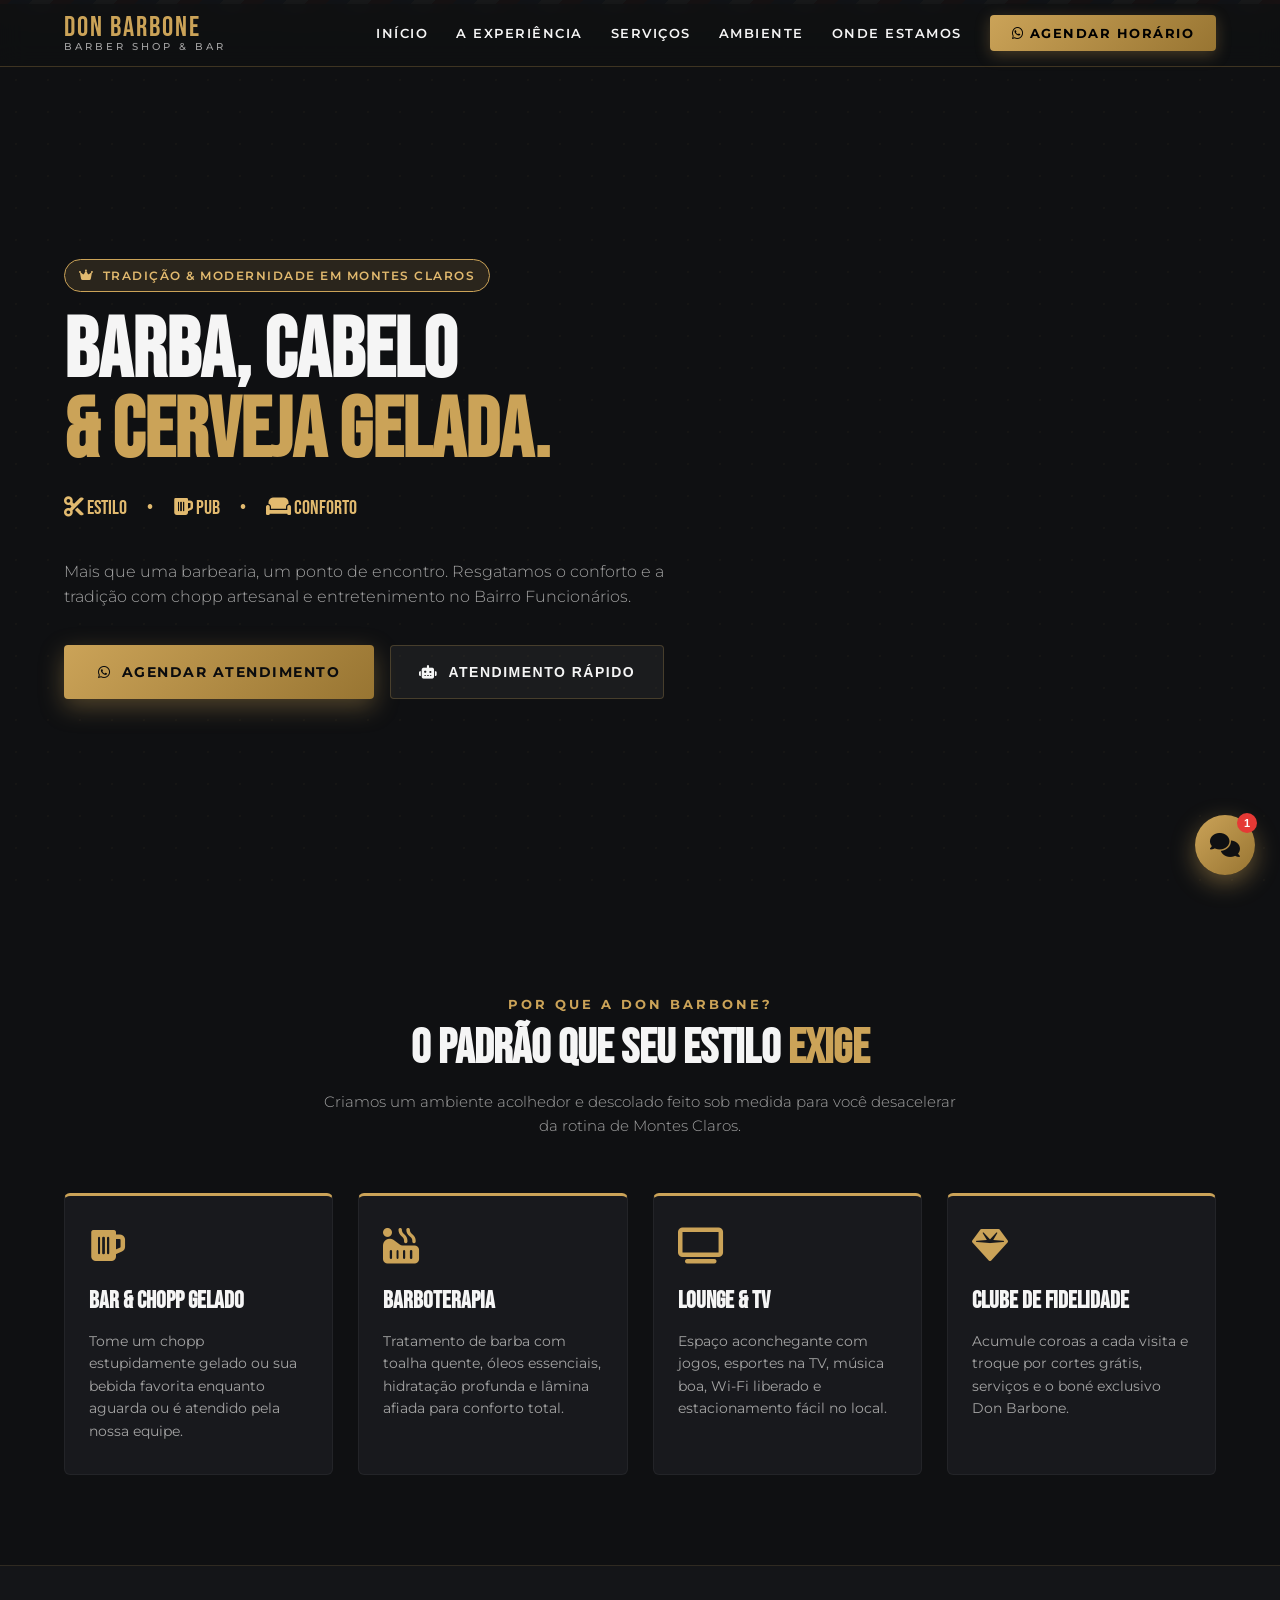
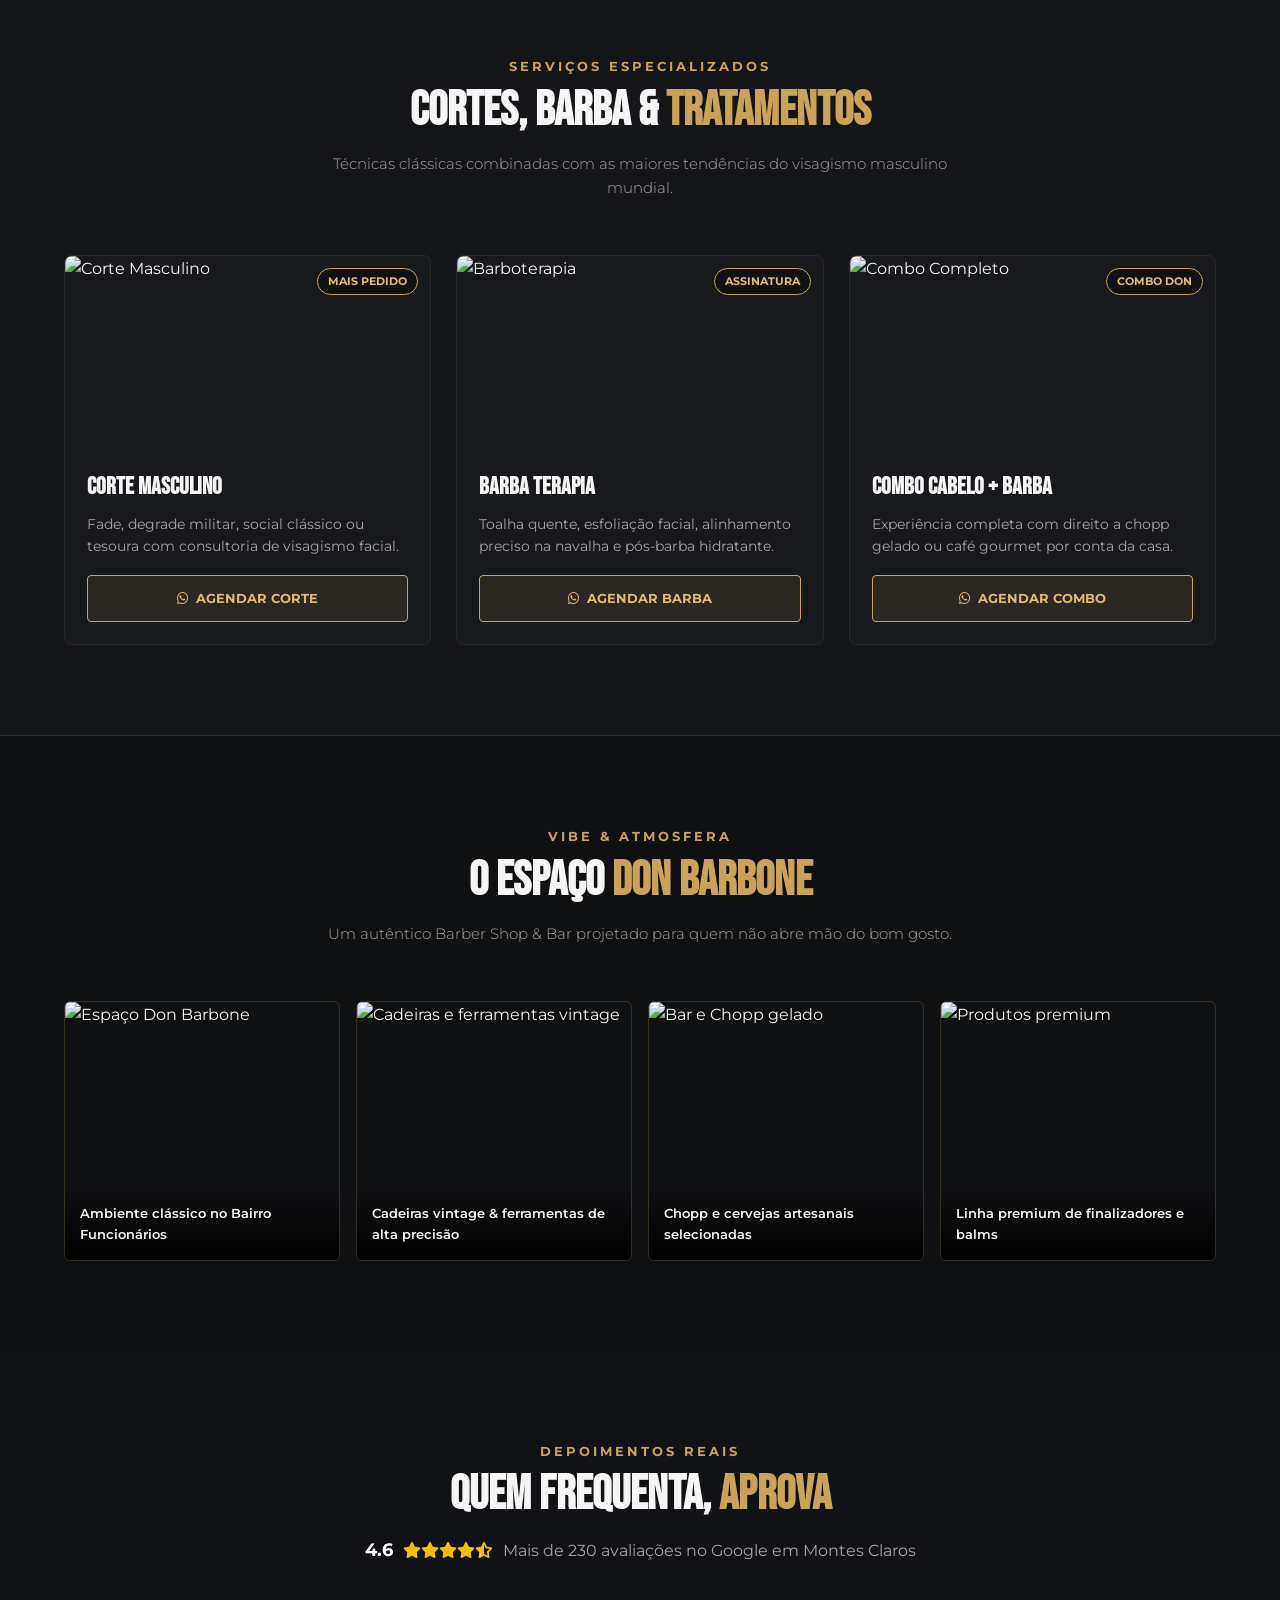
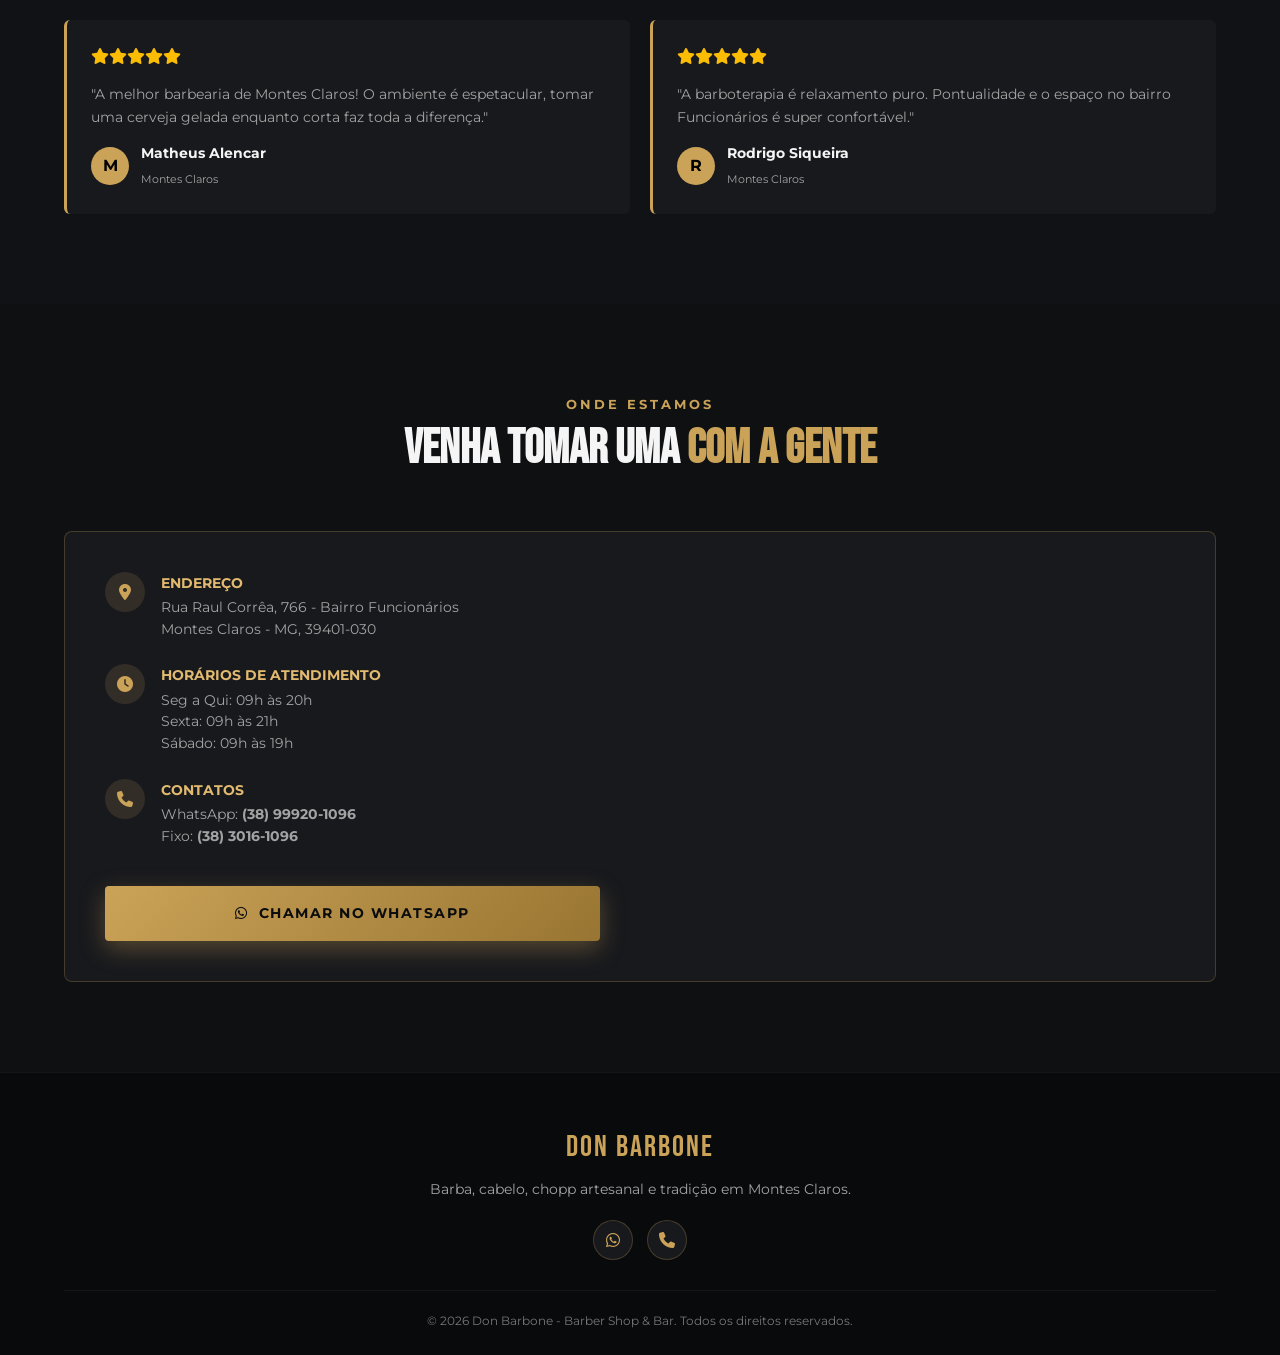
==== index.html @ 0b41789a "Rename Index.html to index.html" ====
<!DOCTYPE html>
<html lang="pt-BR">
<head>
  <meta charset="UTF-8">
  <meta name="viewport" content="width=device-width, initial-scale=1.0">
  <title>Don Barbone | Barber Shop & Bar em Montes Claros - MG</title>
  <meta name="description" content="Mais que uma barbearia, uma experiência. Cortes clássicos e modernos, barba na toalha quente e chopp gelado no Bairro Funcionários, Montes Claros - MG.">
  
  <!-- Favicon -->
  <link rel="icon" href="https://d39p7gjvbgwtet.cloudfront.net/Estabelecimentos/23778/800x500/logo_000023778.jpg" type="image/jpeg">

  <!-- Google Fonts: Bebas Neue, Montserrat -->
  <link rel="preconnect" href="https://fonts.googleapis.com">
  <link rel="preconnect" href="https://fonts.gstatic.com" crossorigin>
  <link href="https://fonts.googleapis.com/css2?family=Bebas+Neue&family=Montserrat:ital,wght@0,300;0,400;0,500;0,600;0,700;0,800;1,400&display=swap" rel="stylesheet">

  <!-- FontAwesome Icons -->
  <link rel="stylesheet" href="https://cdnjs.cloudflare.com/ajax/libs/font-awesome/6.5.1/css/all.min.css">

  <style>
    :root {
      --bg-dark: #0f1012;
      --bg-card: #18191d;
      --bg-card-hover: #22242a;
      --gold-primary: #cba358;
      --gold-glow: #e2ba6f;
      --gold-dark: #987532;
      --text-light: #f5f5f5;
      --text-muted: #a3a3a3;
      --border-color: rgba(203, 163, 88, 0.25);
      --font-display: 'Bebas Neue', sans-serif;
      --font-body: 'Montserrat', sans-serif;
      --transition: all 0.3s cubic-bezier(0.25, 0.8, 0.25, 1);
    }

    * { margin: 0; padding: 0; box-sizing: border-box; scroll-behavior: smooth; }
    body {
      background-color: var(--bg-dark);
      color: var(--text-light);
      font-family: var(--font-body);
      line-height: 1.6;
      overflow-x: hidden;
    }

    body::before {
      content: "";
      position: fixed;
      top: 0; left: 0; width: 100%; height: 100%;
      background-image: radial-gradient(rgba(203, 163, 88, 0.04) 1px, transparent 1px);
      background-size: 32px 32px;
      pointer-events: none;
      z-index: 0;
    }

    a { text-decoration: none; color: inherit; }
    img { max-width: 100%; display: block; }
    .container { width: 90%; max-width: 1200px; margin: 0 auto; position: relative; z-index: 1; }

    /* BARBER STRIPE */
    .barber-stripe {
      height: 4px;
      width: 100%;
      background: repeating-linear-gradient(-45deg, #c32828, #c32828 15px, #ffffff 15px, #ffffff 30px, #1d5399 30px, #1d5399 45px);
    }

    /* HEADER */
    header {
      position: fixed;
      top: 0; left: 0; width: 100%;
      z-index: 1000;
      background: rgba(15, 16, 18, 0.94);
      backdrop-filter: blur(12px);
      border-bottom: 1px solid var(--border-color);
    }
    .nav-container { display: flex; justify-content: space-between; align-items: center; padding: 14px 0; }
    .logo-box { display: flex; align-items: center; gap: 12px; }
    .logo-text {
      font-family: var(--font-display);
      font-size: 28px;
      letter-spacing: 2px;
      color: var(--gold-primary);
      text-transform: uppercase;
      line-height: 1;
    }
    .logo-text span {
      display: block;
      font-family: var(--font-body);
      font-size: 10px;
      letter-spacing: 3px;
      color: var(--text-muted);
      font-weight: 500;
    }
    .nav-links { display: flex; gap: 28px; align-items: center; list-style: none; }
    .nav-links a { font-size: 13px; text-transform: uppercase; letter-spacing: 1.5px; font-weight: 600; transition: var(--transition); }
    .nav-links a:hover { color: var(--gold-primary); }
    .btn-nav {
      background: linear-gradient(135deg, var(--gold-primary), var(--gold-dark));
      color: #000 !important;
      padding: 10px 22px;
      border-radius: 4px;
      font-weight: 700 !important;
      box-shadow: 0 4px 15px rgba(203, 163, 88, 0.3);
    }
    .mobile-menu-btn { display: none; background: none; border: none; color: var(--gold-primary); font-size: 24px; cursor: pointer; }

    /* HERO */
    .hero {
      min-height: 100vh;
      display: flex;
      align-items: center;
      padding: 130px 0 80px;
      background: linear-gradient(to right, rgba(15, 16, 18, 0.95) 45%, rgba(15, 16, 18, 0.6) 100%),
                  url('https://images.unsplash.com/photo-1503951914875-452162b0f3f1?auto=format&fit=crop&w=1920&q=80') center/cover no-repeat;
    }
    .hero-content { max-width: 650px; }
    .hero-badge {
      display: inline-flex; align-items: center; gap: 8px;
      background: rgba(203, 163, 88, 0.15);
      border: 1px solid var(--gold-primary);
      padding: 6px 14px;
      border-radius: 50px;
      font-size: 12px; font-weight: 600;
      color: var(--gold-glow);
      text-transform: uppercase;
      letter-spacing: 1.5px;
      margin-bottom: 20px;
    }
    .hero-title {
      font-family: var(--font-display);
      font-size: clamp(48px, 8vw, 84px);
      line-height: 0.95;
      text-transform: uppercase;
      margin-bottom: 20px;
    }
    .hero-title span { color: var(--gold-primary); display: block; }
    .hero-subtitle { font-size: 16px; color: var(--text-muted); margin-bottom: 35px; font-weight: 300; }
    .hero-tags { display: flex; gap: 20px; margin-bottom: 35px; font-family: var(--font-display); font-size: 20px; color: var(--gold-glow); }
    .hero-cta-group { display: flex; flex-wrap: wrap; gap: 16px; }

    .btn-primary {
      background: linear-gradient(135deg, var(--gold-primary), var(--gold-dark));
      color: #0b0c0e;
      font-weight: 700; font-size: 14px; text-transform: uppercase; letter-spacing: 1.5px;
      padding: 16px 34px; border-radius: 4px;
      display: inline-flex; align-items: center; gap: 10px;
      box-shadow: 0 8px 25px rgba(203, 163, 88, 0.35);
      transition: var(--transition);
    }
    .btn-primary:hover { transform: translateY(-3px); box-shadow: 0 12px 30px rgba(203, 163, 88, 0.55); color: #000; }
    .btn-secondary {
      background: rgba(255, 255, 255, 0.05);
      border: 1px solid var(--border-color);
      color: var(--text-light);
      font-weight: 600; font-size: 14px; text-transform: uppercase; letter-spacing: 1.5px;
      padding: 16px 28px; border-radius: 4px;
      display: inline-flex; align-items: center; gap: 10px;
      cursor: pointer; transition: var(--transition);
    }
    .btn-secondary:hover { background: rgba(203, 163, 88, 0.15); border-color: var(--gold-primary); color: var(--gold-primary); }

    /* SECTIONS */
    .section { padding: 90px 0; }
    .section-header { text-align: center; max-width: 650px; margin: 0 auto 55px; }
    .section-tag { color: var(--gold-primary); text-transform: uppercase; letter-spacing: 3px; font-size: 13px; font-weight: 700; display: block; margin-bottom: 8px; }
    .section-title { font-family: var(--font-display); font-size: clamp(34px, 5vw, 48px); line-height: 1.1; text-transform: uppercase; margin-bottom: 14px; }
    .section-title span { color: var(--gold-primary); }
    .section-desc { color: var(--text-muted); font-size: 15px; font-weight: 300; }

    /* GRID DIFERENCIAIS */
    .experience-grid { display: grid; grid-template-columns: repeat(auto-fit, minmax(260px, 1fr)); gap: 25px; }
    .exp-card {
      background: var(--bg-card);
      border: 1px solid rgba(255, 255, 255, 0.05);
      border-top: 3px solid var(--gold-primary);
      padding: 32px 24px;
      border-radius: 6px;
      transition: var(--transition);
    }
    .exp-card:hover { transform: translateY(-6px); background: var(--bg-card-hover); border-color: var(--gold-primary); }
    .exp-icon { font-size: 36px; color: var(--gold-primary); margin-bottom: 18px; }
    .exp-title { font-family: var(--font-display); font-size: 24px; margin-bottom: 10px; text-transform: uppercase; }
    .exp-desc { color: var(--text-muted); font-size: 14px; }

    /* SERVIÇOS */
    .services-section { background: #141518; border-top: 1px solid rgba(203, 163, 88, 0.15); border-bottom: 1px solid rgba(203, 163, 88, 0.15); }
    .services-grid { display: grid; grid-template-columns: repeat(auto-fit, minmax(300px, 1fr)); gap: 25px; }
    .service-card {
      background: var(--bg-card);
      border-radius: 8px;
      overflow: hidden;
      border: 1px solid rgba(255, 255, 255, 0.06);
      transition: var(--transition);
      display: flex; flex-direction: column;
    }
    .service-card:hover { border-color: var(--gold-primary); transform: translateY(-5px); }
    .service-img-wrapper { position: relative; height: 190px; overflow: hidden; }
    .service-img-wrapper img { width: 100%; height: 100%; object-fit: cover; }
    .service-badge {
      position: absolute; top: 12px; right: 12px;
      background: rgba(15, 16, 18, 0.85); color: var(--gold-glow);
      font-size: 11px; font-weight: 700; padding: 4px 10px;
      border-radius: 50px; border: 1px solid var(--gold-primary);
      text-transform: uppercase;
    }
    .service-body { padding: 22px; flex-grow: 1; display: flex; flex-direction: column; justify-content: space-between; }
    .service-name { font-family: var(--font-display); font-size: 24px; text-transform: uppercase; margin-bottom: 8px; }
    .service-detail { font-size: 13.5px; color: var(--text-muted); margin-bottom: 18px; }
    .service-action-btn {
      width: 100%; padding: 12px; background: rgba(203, 163, 88, 0.1);
      border: 1px solid var(--gold-primary); color: var(--gold-glow);
      border-radius: 4px; font-weight: 700; font-size: 13px; text-transform: uppercase;
      display: flex; align-items: center; justify-content: center; gap: 8px;
      transition: var(--transition);
    }
    .service-action-btn:hover { background: var(--gold-primary); color: #000; }

    /* GALERIA */
    .gallery-grid { display: grid; grid-template-columns: repeat(auto-fit, minmax(240px, 1fr)); gap: 16px; }
    .gallery-item { position: relative; height: 260px; border-radius: 6px; overflow: hidden; border: 1px solid rgba(203, 163, 88, 0.2); }
    .gallery-item img { width: 100%; height: 100%; object-fit: cover; transition: transform 0.4s ease; }
    .gallery-item:hover img { transform: scale(1.08); }
    .gallery-caption {
      position: absolute; bottom: 0; left: 0; right: 0; padding: 15px;
      background: linear-gradient(to top, rgba(0,0,0,0.9), transparent);
      font-size: 13px; font-weight: 600;
    }

    /* AVALIAÇÕES */
    .reviews-section { background: #111215; }
    .google-rating-summary { display: flex; align-items: center; justify-content: center; gap: 10px; margin-bottom: 35px; color: var(--text-muted); }
    .stars { color: #fbbc04; font-size: 16px; }
    .reviews-grid { display: grid; grid-template-columns: repeat(auto-fit, minmax(280px, 1fr)); gap: 20px; }
    .review-card { background: var(--bg-card); border-left: 3px solid var(--gold-primary); padding: 24px; border-radius: 6px; }
    .review-user { display: flex; align-items: center; gap: 12px; margin-top: 14px; }
    .review-avatar { width: 38px; height: 38px; border-radius: 50%; background: var(--gold-primary); color: #000; display: flex; align-items: center; justify-content: center; font-weight: 700; }
    .review-info h4 { font-size: 14px; color: var(--text-light); }
    .review-info span { font-size: 11px; color: var(--text-muted); }

    /* LOCALIZAÇÃO */
    .location-card { background: var(--bg-card); border-radius: 8px; border: 1px solid var(--border-color); overflow: hidden; display: grid; grid-template-columns: 1fr 1fr; }
    .location-info { padding: 40px; }
    .info-item { display: flex; gap: 16px; margin-bottom: 24px; }
    .info-icon { width: 40px; height: 40px; border-radius: 50%; background: rgba(203, 163, 88, 0.15); color: var(--gold-primary); display: flex; align-items: center; justify-content: center; font-size: 16px; flex-shrink: 0; }
    .info-text h4 { font-size: 14px; text-transform: uppercase; color: var(--gold-glow); margin-bottom: 3px; }
    .info-text p { color: var(--text-muted); font-size: 13.5px; }
    .map-wrapper iframe { width: 100%; height: 100%; min-height: 350px; border: 0; filter: invert(90%) hue-rotate(180deg) contrast(90%); }

    /* FOOTER */
    footer { background: #090a0b; padding: 50px 0 25px; border-top: 1px solid rgba(255, 255, 255, 0.05); text-align: center; }
    .footer-logo { font-family: var(--font-display); font-size: 30px; color: var(--gold-primary); letter-spacing: 2px; }
    .footer-socials { display: flex; justify-content: center; gap: 14px; margin: 20px 0 30px; }
    .social-link { width: 40px; height: 40px; border-radius: 50%; background: var(--bg-card); border: 1px solid var(--border-color); display: flex; align-items: center; justify-content: center; color: var(--gold-primary); transition: var(--transition); }
    .social-link:hover { background: var(--gold-primary); color: #000; transform: translateY(-3px); }
    .footer-bottom { font-size: 12px; color: #777; border-top: 1px solid rgba(255, 255, 255, 0.05); padding-top: 20px; }

    /* CHATBOT WIDGET */
    .chatbot-widget { position: fixed; bottom: 25px; right: 25px; z-index: 9999; }
    .chatbot-toggle {
      width: 60px; height: 60px; border-radius: 50%;
      background: linear-gradient(135deg, var(--gold-primary), var(--gold-dark));
      border: none; box-shadow: 0 8px 25px rgba(203, 163, 88, 0.45);
      color: #0f1012; font-size: 24px; cursor: pointer;
      display: flex; align-items: center; justify-content: center;
      transition: var(--transition); position: relative;
    }
    .chatbot-badge-notification {
      position: absolute; top: -2px; right: -2px; background: #e53935;
      color: #fff; font-size: 11px; font-weight: 700; width: 20px; height: 20px;
      border-radius: 50%; display: flex; align-items: center; justify-content: center;
    }
    .chat-window {
      position: fixed; bottom: 95px; right: 25px; width: 350px; max-width: calc(100vw - 40px); height: 500px;
      background: #141518; border-radius: 14px; border: 1px solid var(--border-color);
      box-shadow: 0 20px 50px rgba(0,0,0,0.7); display: none; flex-direction: column;
      overflow: hidden; z-index: 10000;
    }
    .chat-window.active { display: flex; }
    .chat-header {
      background: #1c1d22; padding: 14px 18px; display: flex; align-items: center; justify-content: space-between;
      border-bottom: 1px solid rgba(203, 163, 88, 0.2);
    }
    .chat-header-user { display: flex; align-items: center; gap: 10px; }
    .chat-avatar { width: 36px; height: 36px; border-radius: 50%; background: var(--gold-primary); color: #000; display: flex; align-items: center; justify-content: center; font-size: 16px; }
    .chat-header-title h4 { font-size: 13.5px; color: #fff; }
    .chat-header-title span { font-size: 11px; color: #4caf50; }
    .chat-close-btn { background: none; border: none; color: #888; font-size: 18px; cursor: pointer; }
    .chat-body { flex: 1; padding: 16px; overflow-y: auto; display: flex; flex-direction: column; gap: 10px; }
    .chat-bubble { max-width: 82%; padding: 11px 14px; border-radius: 10px; font-size: 13px; line-height: 1.4; }
    .chat-bubble.bot { background: #202228; color: #e5e5e5; align-self: flex-start; border-bottom-left-radius: 2px; }
    .chat-bubble.user { background: var(--gold-primary); color: #0b0c0e; align-self: flex-end; border-bottom-right-radius: 2px; }
    .chat-quick-actions { display: flex; flex-direction: column; gap: 6px; margin-top: 4px; }
    .chat-action-btn {
      background: rgba(203, 163, 88, 0.12); border: 1px solid var(--gold-primary);
      color: var(--gold-glow); font-size: 12px; padding: 8px 12px; border-radius: 5px;
      cursor: pointer; display: flex; justify-content: space-between; align-items: center;
    }
    .chat-action-btn:hover { background: var(--gold-primary); color: #000; }
    .chat-footer { padding: 12px; background: #18191d; border-top: 1px solid rgba(255, 255, 255, 0.06); display: flex; gap: 8px; }
    .chat-input { flex: 1; background: #0f1012; border: 1px solid rgba(255, 255, 255, 0.1); padding: 9px 12px; border-radius: 5px; color: #fff; font-size: 13px; outline: none; }
    .chat-send-btn { background: var(--gold-primary); border: none; color: #000; width: 40px; border-radius: 5px; cursor: pointer; }

    @media (max-width: 768px) {
      .nav-links { display: none; position: absolute; top: 100%; left: 0; width: 100%; background: #121316; flex-direction: column; padding: 20px 0; border-bottom: 1px solid var(--border-color); gap: 15px; }
      .nav-links.show { display: flex; }
      .mobile-menu-btn { display: block; }
      .hero { text-align: center; }
      .hero-tags, .hero-cta-group { justify-content: center; }
      .location-card { grid-template-columns: 1fr; }
      .chat-window { right: 15px; bottom: 85px; width: calc(100vw - 30px); }
    }
  </style>
</head>
<body>

  <div class="barber-stripe"></div>

  <!-- HEADER -->
  <header>
    <div class="container nav-container">
      <a href="#inicio" class="logo-box">
        <div class="logo-text">
          Don Barbone
          <span>Barber Shop & Bar</span>
        </div>
      </a>
      <button class="mobile-menu-btn" id="menuToggle"><i class="fa-solid fa-bars"></i></button>
      <ul class="nav-links" id="navLinks">
        <li><a href="#inicio">Início</a></li>
        <li><a href="#experiencia">A Experiência</a></li>
        <li><a href="#servicos">Serviços</a></li>
        <li><a href="#galeria">Ambiente</a></li>
        <li><a href="#localizacao">Onde Estamos</a></li>
        <li><a href="https://wa.me/5538999201096?text=Ol%C3%A1!%20Gostaria%20de%20agendar%20um%20hor%C3%A1rio%20na%20Don%20Barbone." target="_blank" class="btn-nav"><i class="fa-brands fa-whatsapp"></i> Agendar Horário</a></li>
      </ul>
    </div>
  </header>

  <!-- HERO -->
  <section class="hero" id="inicio">
    <div class="container">
      <div class="hero-content">
        <div class="hero-badge"><i class="fa-solid fa-crown"></i> Tradição & Modernidade em Montes Claros</div>
        <h1 class="hero-title">Barba, Cabelo <span>& Cerveja Gelada.</span></h1>
        <div class="hero-tags">
          <span><i class="fa-solid fa-scissors"></i> Estilo</span> • 
          <span><i class="fa-solid fa-beer-mug-empty"></i> Pub</span> • 
          <span><i class="fa-solid fa-couch"></i> Conforto</span>
        </div>
        <p class="hero-subtitle">
          Mais que uma barbearia, um ponto de encontro. Resgatamos o conforto e a tradição com chopp artesanal e entretenimento no Bairro Funcionários.
        </p>
        <div class="hero-cta-group">
          <a href="https://wa.me/5538999201096?text=Ol%C3%A1!%20Vim%20pelo%20site%20e%20gostaria%20de%20agendar%20um%20corte%2Fbarba." target="_blank" class="btn-primary">
            <i class="fa-brands fa-whatsapp"></i> Agendar Atendimento
          </a>
          <button class="btn-secondary" onclick="toggleChatbot()">
            <i class="fa-solid fa-robot"></i> Atendimento Rápido
          </button>
        </div>
      </div>
    </div>
  </section>

  <!-- DIFERENCIAIS -->
  <section class="section" id="experiencia">
    <div class="container">
      <div class="section-header">
        <span class="section-tag">Por Que a Don Barbone?</span>
        <h2 class="section-title">O Padrão Que Seu Estilo <span>Exige</span></h2>
        <p class="section-desc">Criamos um ambiente acolhedor e descolado feito sob medida para você desacelerar da rotina de Montes Claros.</p>
      </div>

      <div class="experience-grid">
        <div class="exp-card">
          <i class="fa-solid fa-beer-mug-empty exp-icon"></i>
          <h3 class="exp-title">Bar & Chopp Gelado</h3>
          <p class="exp-desc">Tome um chopp estupidamente gelado ou sua bebida favorita enquanto aguarda ou é atendido pela nossa equipe.</p>
        </div>
        <div class="exp-card">
          <i class="fa-solid fa-hot-tub-person exp-icon"></i>
          <h3 class="exp-title">Barboterapia</h3>
          <p class="exp-desc">Tratamento de barba com toalha quente, óleos essenciais, hidratação profunda e lâmina afiada para conforto total.</p>
        </div>
        <div class="exp-card">
          <i class="fa-solid fa-tv exp-icon"></i>
          <h3 class="exp-title">Lounge & TV</h3>
          <p class="exp-desc">Espaço aconchegante com jogos, esportes na TV, música boa, Wi-Fi liberado e estacionamento fácil no local.</p>
        </div>
        <div class="exp-card">
          <i class="fa-solid fa-gem exp-icon"></i>
          <h3 class="exp-title">Clube de Fidelidade</h3>
          <p class="exp-desc">Acumule coroas a cada visita e troque por cortes grátis, serviços e o boné exclusivo Don Barbone.</p>
        </div>
      </div>
    </div>
  </section>

  <!-- SERVIÇOS -->
  <section class="section services-section" id="servicos">
    <div class="container">
      <div class="section-header">
        <span class="section-tag">Serviços Especializados</span>
        <h2 class="section-title">Cortes, Barba & <span>Tratamentos</span></h2>
        <p class="section-desc">Técnicas clássicas combinadas com as maiores tendências do visagismo masculino mundial.</p>
      </div>

      <div class="services-grid">
        <div class="service-card">
          <div class="service-img-wrapper">
            <img src="https://images.unsplash.com/photo-1622286342621-4bd786c2447c?auto=format&fit=crop&w=700&q=80" alt="Corte Masculino">
            <span class="service-badge">Mais Pedido</span>
          </div>
          <div class="service-body">
            <div>
              <h3 class="service-name">Corte Masculino</h3>
              <p class="service-detail">Fade, degrade militar, social clássico ou tesoura com consultoria de visagismo facial.</p>
            </div>
            <a href="https://wa.me/5538999201096?text=Ol%C3%A1!%20Gostaria%20de%20agendar%20um%20Corte%20Masculino." target="_blank" class="service-action-btn">
              <i class="fa-brands fa-whatsapp"></i> Agendar Corte
            </a>
          </div>
        </div>

        <div class="service-card">
          <div class="service-img-wrapper">
            <img src="https://images.unsplash.com/photo-1503951914875-452162b0f3f1?auto=format&fit=crop&w=700&q=80" alt="Barboterapia">
            <span class="service-badge">Assinatura</span>
          </div>
          <div class="service-body">
            <div>
              <h3 class="service-name">Barba Terapia</h3>
              <p class="service-detail">Toalha quente, esfoliação facial, alinhamento preciso na navalha e pós-barba hidratante.</p>
            </div>
            <a href="https://wa.me/5538999201096?text=Ol%C3%A1!%20Gostaria%20de%20agendar%20uma%20Barboterapia." target="_blank" class="service-action-btn">
              <i class="fa-brands fa-whatsapp"></i> Agendar Barba
            </a>
          </div>
        </div>

        <div class="service-card">
          <div class="service-img-wrapper">
            <img src="https://images.unsplash.com/photo-1599351431202-1e0f0137899a?auto=format&fit=crop&w=700&q=80" alt="Combo Completo">
            <span class="service-badge">Combo Don</span>
          </div>
          <div class="service-body">
            <div>
              <h3 class="service-name">Combo Cabelo + Barba</h3>
              <p class="service-detail">Experiência completa com direito a chopp gelado ou café gourmet por conta da casa.</p>
            </div>
            <a href="https://wa.me/5538999201096?text=Ol%C3%A1!%20Gostaria%20de%20agendar%20o%20Combo%20Cabelo%20e%20Barba." target="_blank" class="service-action-btn">
              <i class="fa-brands fa-whatsapp"></i> Agendar Combo
            </a>
          </div>
        </div>
      </div>
    </div>
  </section>

  <!-- GALERIA & AMBIENTE -->
  <section class="section" id="galeria">
    <div class="container">
      <div class="section-header">
        <span class="section-tag">Vibe & Atmosfera</span>
        <h2 class="section-title">O Espaço <span>Don Barbone</span></h2>
        <p class="section-desc">Um autêntico Barber Shop & Bar projetado para quem não abre mão do bom gosto.</p>
      </div>

      <div class="gallery-grid">
        <div class="gallery-item">
          <img src="https://fidelliza.com.br/assets/uploads/estabelecimentos/whatsapp-image-2017-04-04-at-164231-62cf96.jpeg" alt="Espaço Don Barbone">
          <div class="gallery-caption">Ambiente clássico no Bairro Funcionários</div>
        </div>
        <div class="gallery-item">
          <img src="https://images.unsplash.com/photo-1585747860715-2ba37e788b70?auto=format&fit=crop&w=600&q=80" alt="Cadeiras e ferramentas vintage">
          <div class="gallery-caption">Cadeiras vintage & ferramentas de alta precisão</div>
        </div>
        <div class="gallery-item">
          <img src="https://images.unsplash.com/photo-1514933651103-005eec06c04b?auto=format&fit=crop&w=600&q=80" alt="Bar e Chopp gelado">
          <div class="gallery-caption">Chopp e cervejas artesanais selecionadas</div>
        </div>
        <div class="gallery-item">
          <img src="https://images.unsplash.com/photo-1596704017254-9b121068fb31?auto=format&fit=crop&w=600&q=80" alt="Produtos premium">
          <div class="gallery-caption">Linha premium de finalizadores e balms</div>
        </div>
      </div>
    </div>
  </section>

  <!-- AVALIAÇÕES -->
  <section class="section reviews-section" id="avaliacoes">
    <div class="container">
      <div class="section-header">
        <span class="section-tag">Depoimentos Reais</span>
        <h2 class="section-title">Quem Frequenta, <span>Aprova</span></h2>
        <div class="google-rating-summary">
          <span style="color:#fff; font-weight:700; font-size:18px;">4.6</span>
          <div class="stars">
            <i class="fa-solid fa-star"></i><i class="fa-solid fa-star"></i><i class="fa-solid fa-star"></i><i class="fa-solid fa-star"></i><i class="fa-solid fa-star-half-stroke"></i>
          </div>
          <span>Mais de 230 avaliações no Google em Montes Claros</span>
        </div>
      </div>

      <div class="reviews-grid">
        <div class="review-card">
          <div class="stars"><i class="fa-solid fa-star"></i><i class="fa-solid fa-star"></i><i class="fa-solid fa-star"></i><i class="fa-solid fa-star"></i><i class="fa-solid fa-star"></i></div>
          <p style="margin-top: 14px; color: var(--text-muted); font-size: 14px;">"A melhor barbearia de Montes Claros! O ambiente é espetacular, tomar uma cerveja gelada enquanto corta faz toda a diferença."</p>
          <div class="review-user">
            <div class="review-avatar">M</div>
            <div class="review-info"><h4>Matheus Alencar</h4><span>Montes Claros</span></div>
          </div>
        </div>
        <div class="review-card">
          <div class="stars"><i class="fa-solid fa-star"></i><i class="fa-solid fa-star"></i><i class="fa-solid fa-star"></i><i class="fa-solid fa-star"></i><i class="fa-solid fa-star"></i></div>
          <p style="margin-top: 14px; color: var(--text-muted); font-size: 14px;">"A barboterapia é relaxamento puro. Pontualidade e o espaço no bairro Funcionários é super confortável."</p>
          <div class="review-user">
            <div class="review-avatar">R</div>
            <div class="review-info"><h4>Rodrigo Siqueira</h4><span>Montes Claros</span></div>
          </div>
        </div>
      </div>
    </div>
  </section>

  <!-- LOCALIZAÇÃO -->
  <section class="section" id="localizacao">
    <div class="container">
      <div class="section-header">
        <span class="section-tag">Onde Estamos</span>
        <h2 class="section-title">Venha Tomar Uma <span>Com a Gente</span></h2>
      </div>

      <div class="location-card">
        <div class="location-info">
          <div class="info-item">
            <div class="info-icon"><i class="fa-solid fa-location-dot"></i></div>
            <div class="info-text">
              <h4>Endereço</h4>
              <p>Rua Raul Corrêa, 766 - Bairro Funcionários<br>Montes Claros - MG, 39401-030</p>
            </div>
          </div>
          <div class="info-item">
            <div class="info-icon"><i class="fa-solid fa-clock"></i></div>
            <div class="info-text">
              <h4>Horários de Atendimento</h4>
              <p>Seg a Qui: 09h às 20h<br>Sexta: 09h às 21h<br>Sábado: 09h às 19h</p>
            </div>
          </div>
          <div class="info-item">
            <div class="info-icon"><i class="fa-solid fa-phone"></i></div>
            <div class="info-text">
              <h4>Contatos</h4>
              <p>WhatsApp: <strong>(38) 99920-1096</strong><br>Fixo: <strong>(38) 3016-1096</strong></p>
            </div>
          </div>
          <a href="https://wa.me/5538999201096?text=Ol%C3%A1,%20gostaria%20de%20reservar%20um%20hor%C3%A1rio!" target="_blank" class="btn-primary" style="width: 100%; justify-content: center; margin-top: 15px;">
            <i class="fa-brands fa-whatsapp"></i> Chamar no WhatsApp
          </a>
        </div>
        <div class="map-wrapper">
          <iframe src="https://www.google.com/maps/embed?pb=!1m18!1m12!1m3!1d3824.965416209266!2d-43.864295924765034!3d-16.728522646399995!2m3!1f0!2f0!3f0!3m2!1i1024!2i768!4f13.1!3m3!1m2!1s0x752df85e8d98d25%3A0xe726880ef270e5d0!2sR.%20Raul%20Corr%C3%AAa%2C%20766%20-%20Funcion%C3%A1rios%2C%20Montes%20Claros%20-%20MG%2C%2039401-030!5e0!3m2!1spt-BR!2sbr!4v1700000000000!5m2!1spt-BR!2sbr" allowfullscreen="" loading="lazy"></iframe>
        </div>
      </div>
    </div>
  </section>

  <!-- FOOTER -->
  <footer>
    <div class="container">
      <div class="footer-logo">DON BARBONE</div>
      <p style="color: var(--text-muted); font-size: 13.5px; margin: 8px 0 16px;">Barba, cabelo, chopp artesanal e tradição em Montes Claros.</p>
      <div class="footer-socials">
        <a href="https://wa.me/5538999201096" target="_blank" class="social-link"><i class="fa-brands fa-whatsapp"></i></a>
        <a href="tel:3830161096" class="social-link"><i class="fa-solid fa-phone"></i></a>
      </div>
      <div class="footer-bottom">
        &copy; <span id="anoAtual"></span> Don Barbone - Barber Shop & Bar. Todos os direitos reservados.
      </div>
    </div>
  </footer>

  <!-- CHATBOT WIDGET -->
  <div class="chatbot-widget">
    <button class="chatbot-toggle" id="chatToggleBtn" onclick="toggleChatbot()" aria-label="Abrir Chatbot">
      <i class="fa-solid fa-comments" id="chatIcon"></i>
      <span class="chatbot-badge-notification">1</span>
    </button>

    <div class="chat-window" id="chatWindow">
      <div class="chat-header">
        <div class="chat-header-user">
          <div class="chat-avatar"><i class="fa-solid fa-scissors"></i></div>
          <div class="chat-header-title">
            <h4>Don Barbone Bot</h4>
            <span><i class="fa-solid fa-circle" style="font-size: 8px;"></i> Online Agora</span>
          </div>
        </div>
        <button class="chat-close-btn" onclick="toggleChatbot()"><i class="fa-solid fa-xmark"></i></button>
      </div>

      <div class="chat-body" id="chatMessages">
        <div class="chat-bubble bot">
          E aí, campeão! 💈 Bem-vindo à <strong>Don Barbone</strong>.<br><br>
          Como posso te ajudar hoje?
        </div>
        <div class="chat-quick-actions" id="quickActions">
          <button class="chat-action-btn" onclick="chatSelectOption('agendar')">
            <span>📅 Agendar Cabelo ou Barba</span><i class="fa-solid fa-angle-right"></i>
          </button>
          <button class="chat-action-btn" onclick="chatSelectOption('precos')">
            <span>✂️ Ver Serviços e Preços</span><i class="fa-solid fa-angle-right"></i>
          </button>
          <button class="chat-action-btn" onclick="chatSelectOption('horarios')">
            <span>⏰ Horários e Localização</span><i class="fa-solid fa-angle-right"></i>
          </button>
          <button class="chat-action-btn" onclick="chatSelectOption('atendente')">
            <span>💬 Falar no WhatsApp</span><i class="fa-solid fa-angle-right"></i>
          </button>
        </div>
      </div>

      <div class="chat-footer">
        <input type="text" class="chat-input" id="chatUserInput" placeholder="Digite sua dúvida..." onkeypress="handleChatKey(event)">
        <button class="chat-send-btn" onclick="sendUserMessage()"><i class="fa-solid fa-paper-plane"></i></button>
      </div>
    </div>
  </div>

  <script>
    document.getElementById('anoAtual').textContent = new Date().getFullYear();
    const menuToggle = document.getElementById('menuToggle');
    const navLinks = document.getElementById('navLinks');
    menuToggle.addEventListener('click', () => navLinks.classList.toggle('show'));

    const chatWindow = document.getElementById('chatWindow');
    const chatMessages = document.getElementById('chatMessages');
    const chatUserInput = document.getElementById('chatUserInput');
    const chatIcon = document.getElementById('chatIcon');

    function toggleChatbot() {
      chatWindow.classList.toggle('active');
      if (chatWindow.classList.contains('active')) {
        chatIcon.className = 'fa-solid fa-xmark';
        document.querySelector('.chatbot-badge-notification').style.display = 'none';
        chatUserInput.focus();
      } else {
        chatIcon.className = 'fa-solid fa-comments';
      }
    }

    function addMessage(sender, text) {
      const bubble = document.createElement('div');
      bubble.className = `chat-bubble ${sender}`;
      bubble.innerHTML = text;
      chatMessages.appendChild(bubble);
      chatMessages.scrollTop = chatMessages.scrollHeight;
    }

    function chatSelectOption(option) {
      if (option === 'agendar') {
        addMessage('user', 'Quero agendar um horário.');
        setTimeout(() => {
          addMessage('bot', 'Perfeito! 💈 Clique abaixo para abrir nossa agenda direta no WhatsApp:');
          addMessage('bot', '<a href="https://wa.me/5538999201096?text=Ol%C3%A1!%20Gostaria%20de%20ver%20os%20hor%C3%A1rios%20livres." target="_blank" class="chat-action-btn" style="background:var(--gold-primary); color:#000; font-weight:700;">🚀 Abrir WhatsApp (38) 99920-1096</a>');
        }, 500);
      } else if (option === 'precos') {
        addMessage('user', 'Quais são os serviços?');
        setTimeout(() => {
          addMessage('bot', '• <strong>Corte Masculino</strong><br>• <strong>Barboterapia c/ Toalha Quente</strong><br>• <strong>Combo Cabelo + Barba</strong><br>• <strong>Corte Kids / Pai e Filho</strong><br><br>Todos acompanham recepção com chopp gelado ou café!');
        }, 500);
      } else if (option === 'horarios') {
        addMessage('user', 'Qual o endereço e horário?');
        setTimeout(() => {
          addMessage('bot', '📍 Rua Raul Corrêa, 766 - Bairro Funcionários (MOC).<br><br>⏰ Seg a Qui: 09h-20h | Sex: 09h-21h | Sáb: 09h-19h');
        }, 500);
      } else if (option === 'atendente') {
        addMessage('user', 'Quero falar com um atendente.');
        setTimeout(() => {
          addMessage('bot', '<a href="https://wa.me/5538999201096?text=Ol%C3%A1,%20gostaria%20de%20falar%20com%20o%20atendimento!" target="_blank" class="chat-action-btn" style="background:var(--gold-primary); color:#000; font-weight:700;">📲 Chamar no WhatsApp</a>');
        }, 500);
      }
    }

    function sendUserMessage() {
      const text = chatUserInput.value.trim();
      if (!text) return;
      addMessage('user', text);
      chatUserInput.value = '';

      setTimeout(() => {
        const lower = text.toLowerCase();
        if (lower.includes('preço') || lower.includes('valor')) chatSelectOption('precos');
        else if (lower.includes('agendar') || lower.includes('corte')) chatSelectOption('agendar');
        else if (lower.includes('onde') || lower.includes('endereço')) chatSelectOption('horarios');
        else {
          addMessage('bot', 'Para agendar ou tirar dúvidas agora mesmo com nossa equipe:');
          addMessage('bot', `<a href="https://wa.me/5538999201096?text=Ol%C3%A1!%20${encodeURIComponent(text)}" target="_blank" class="chat-action-btn" style="background:var(--gold-primary); color:#000; font-weight:700;">💬 Enviar Mensagem no WhatsApp</a>`);
        }
      }, 600);
    }

    function handleChatKey(e) { if (e.key === 'Enter') sendUserMessage(); }
  </script>
</body>
</html>
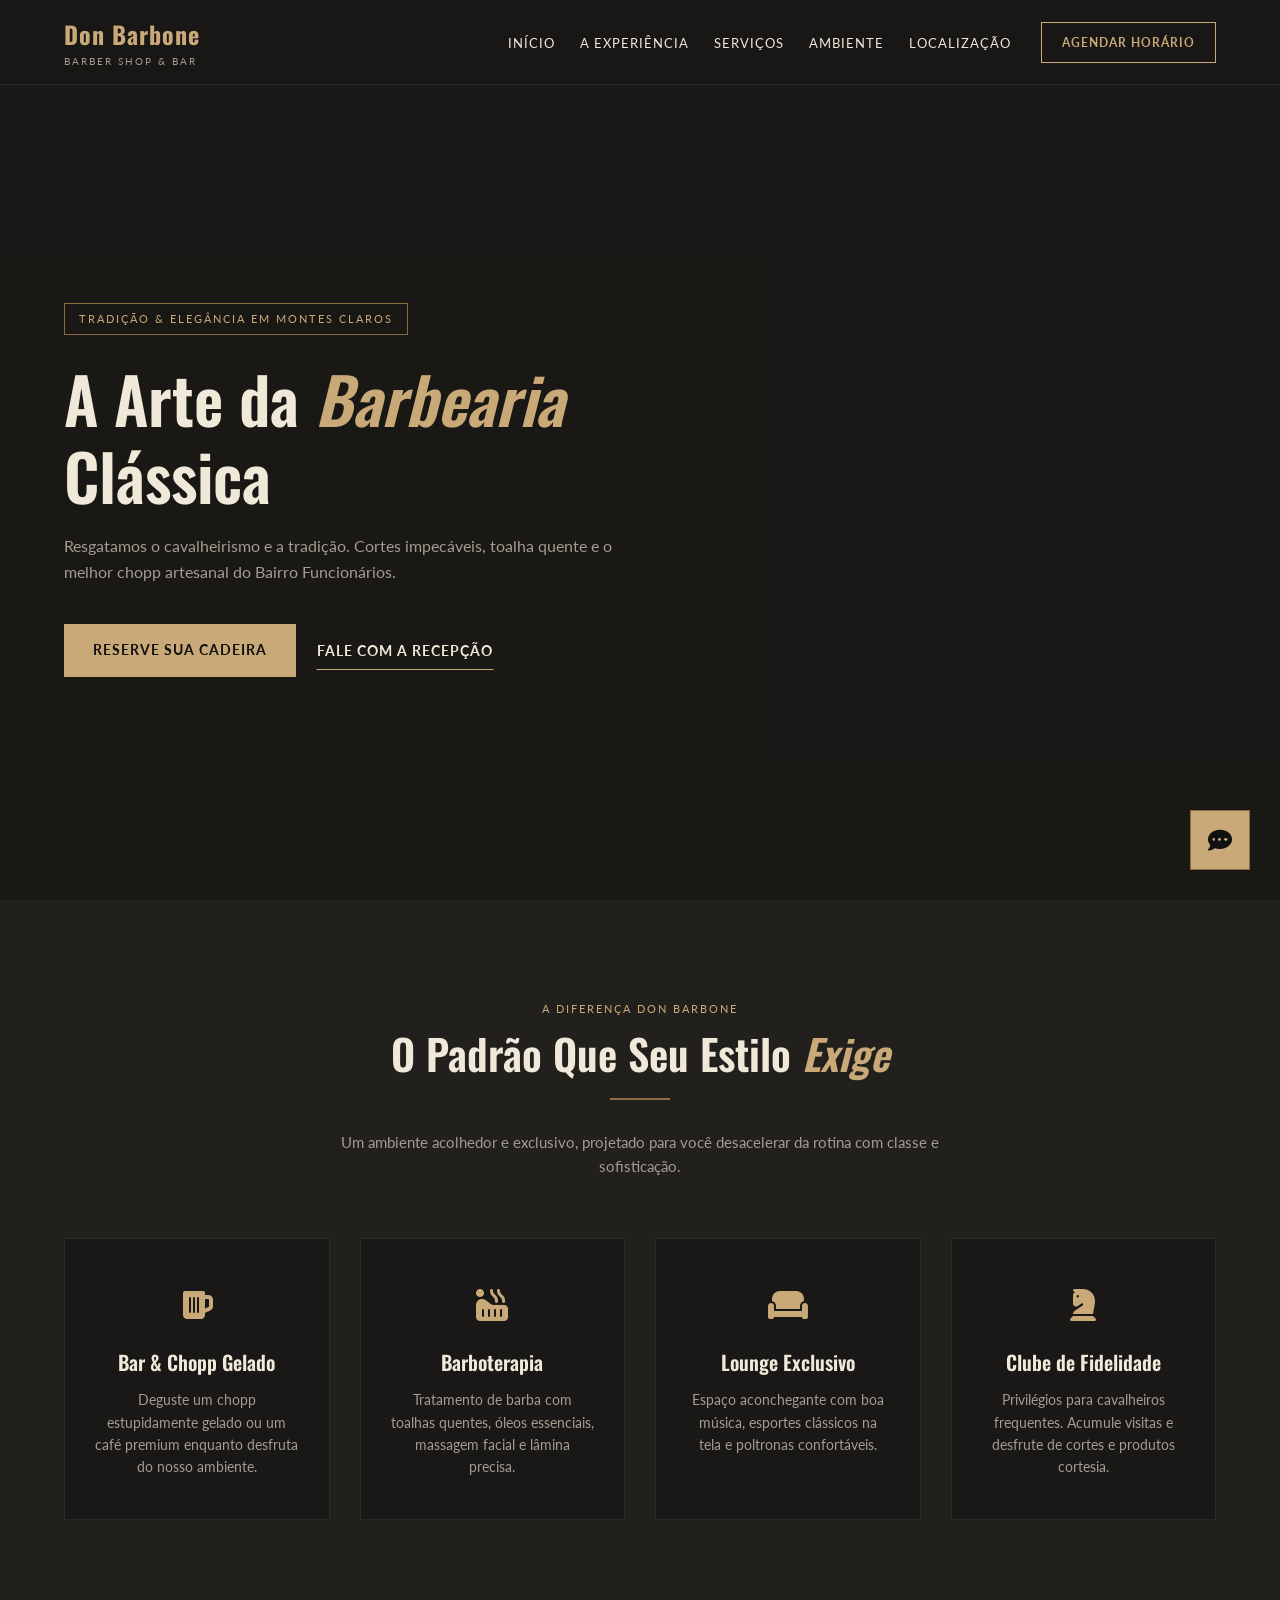
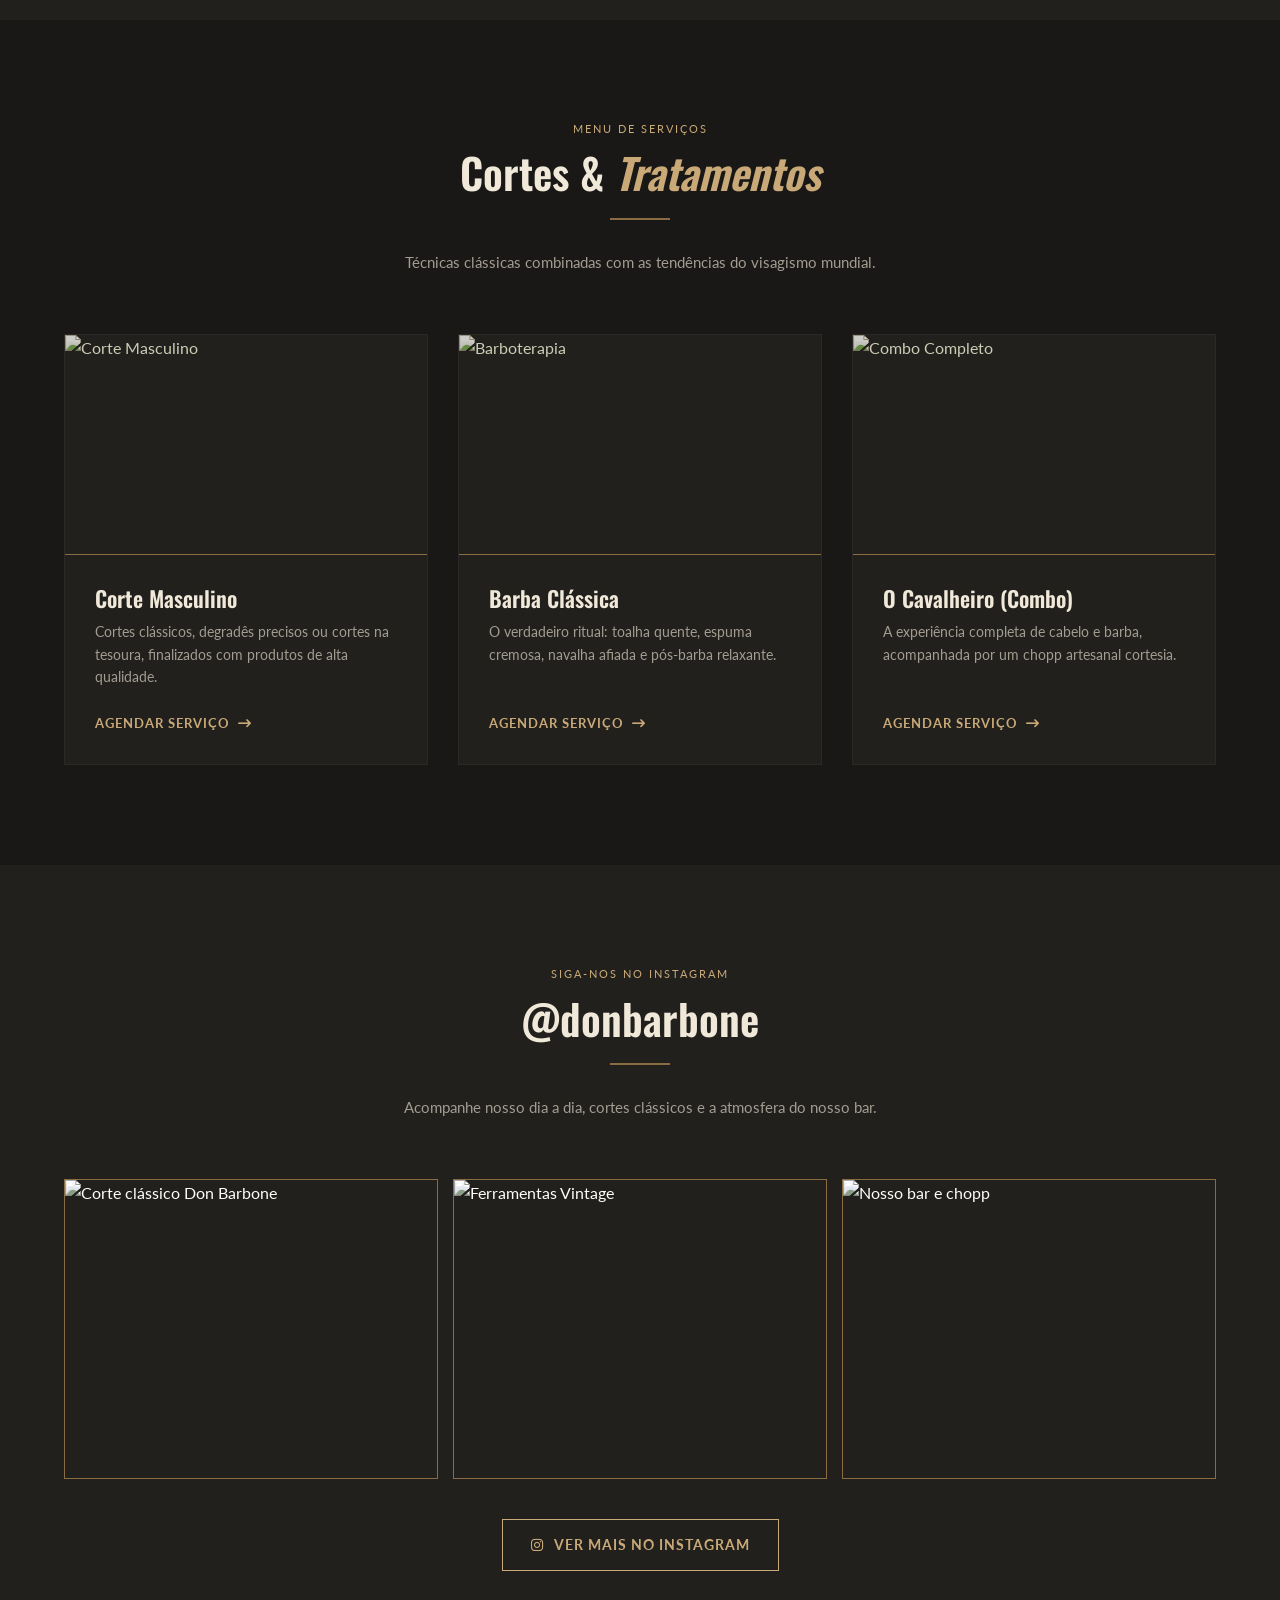
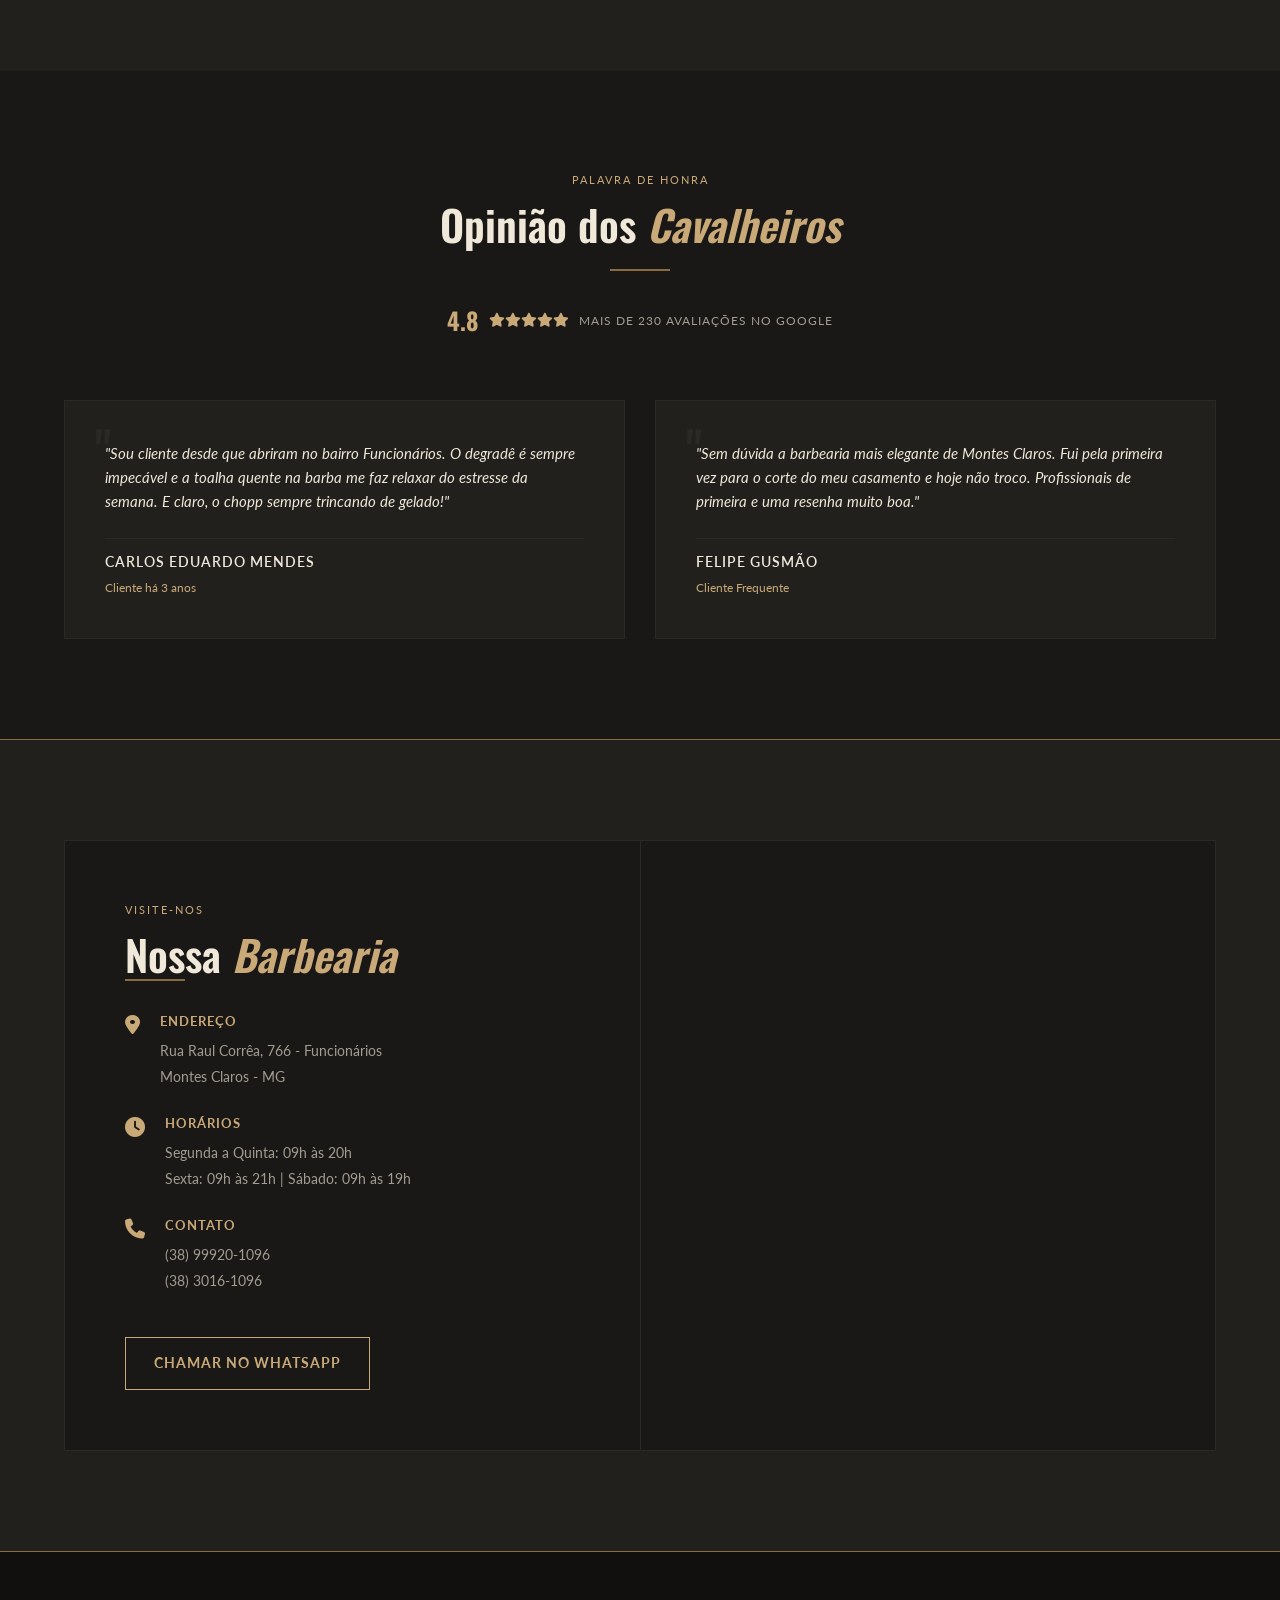
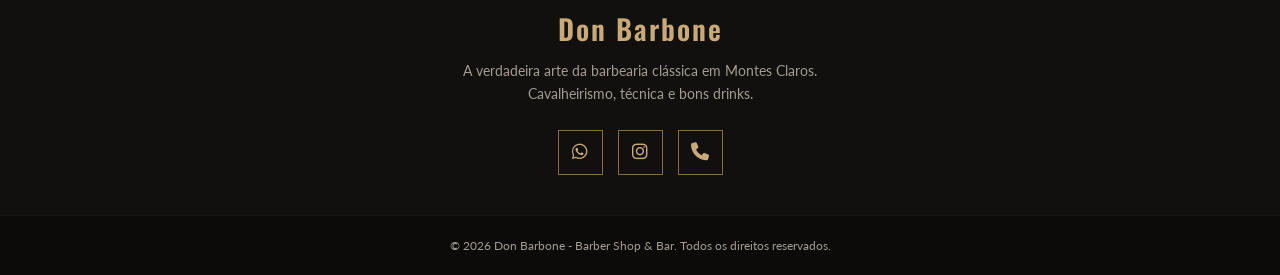
==== commit 1b98a615: "Add files via upload" ====
--- a/index.html
+++ b/index.html
@@ -9,352 +9,63 @@
   <!-- Favicon -->
   <link rel="icon" href="https://d39p7gjvbgwtet.cloudfront.net/Estabelecimentos/23778/800x500/logo_000023778.jpg" type="image/jpeg">
 
-  <!-- Google Fonts: Bebas Neue, Montserrat -->
+  <!-- Google Fonts: Oswald (Sans-serif), Lato (Sans-serif) -->
   <link rel="preconnect" href="https://fonts.googleapis.com">
   <link rel="preconnect" href="https://fonts.gstatic.com" crossorigin>
-  <link href="https://fonts.googleapis.com/css2?family=Bebas+Neue&family=Montserrat:ital,wght@0,300;0,400;0,500;0,600;0,700;0,800;1,400&display=swap" rel="stylesheet">
+  <link href="https://fonts.googleapis.com/css2?family=Lato:ital,wght@0,300;0,400;0,700;1,400&family=Oswald:wght@400;500;600;700&display=swap" rel="stylesheet">
 
   <!-- FontAwesome Icons -->
   <link rel="stylesheet" href="https://cdnjs.cloudflare.com/ajax/libs/font-awesome/6.5.1/css/all.min.css">
-
-  <style>
-    :root {
-      --bg-dark: #0f1012;
-      --bg-card: #18191d;
-      --bg-card-hover: #22242a;
-      --gold-primary: #cba358;
-      --gold-glow: #e2ba6f;
-      --gold-dark: #987532;
-      --text-light: #f5f5f5;
-      --text-muted: #a3a3a3;
-      --border-color: rgba(203, 163, 88, 0.25);
-      --font-display: 'Bebas Neue', sans-serif;
-      --font-body: 'Montserrat', sans-serif;
-      --transition: all 0.3s cubic-bezier(0.25, 0.8, 0.25, 1);
-    }
-
-    * { margin: 0; padding: 0; box-sizing: border-box; scroll-behavior: smooth; }
-    body {
-      background-color: var(--bg-dark);
-      color: var(--text-light);
-      font-family: var(--font-body);
-      line-height: 1.6;
-      overflow-x: hidden;
-    }
-
-    body::before {
-      content: "";
-      position: fixed;
-      top: 0; left: 0; width: 100%; height: 100%;
-      background-image: radial-gradient(rgba(203, 163, 88, 0.04) 1px, transparent 1px);
-      background-size: 32px 32px;
-      pointer-events: none;
-      z-index: 0;
-    }
-
-    a { text-decoration: none; color: inherit; }
-    img { max-width: 100%; display: block; }
-    .container { width: 90%; max-width: 1200px; margin: 0 auto; position: relative; z-index: 1; }
-
-    /* BARBER STRIPE */
-    .barber-stripe {
-      height: 4px;
-      width: 100%;
-      background: repeating-linear-gradient(-45deg, #c32828, #c32828 15px, #ffffff 15px, #ffffff 30px, #1d5399 30px, #1d5399 45px);
-    }
-
-    /* HEADER */
-    header {
-      position: fixed;
-      top: 0; left: 0; width: 100%;
-      z-index: 1000;
-      background: rgba(15, 16, 18, 0.94);
-      backdrop-filter: blur(12px);
-      border-bottom: 1px solid var(--border-color);
-    }
-    .nav-container { display: flex; justify-content: space-between; align-items: center; padding: 14px 0; }
-    .logo-box { display: flex; align-items: center; gap: 12px; }
-    .logo-text {
-      font-family: var(--font-display);
-      font-size: 28px;
-      letter-spacing: 2px;
-      color: var(--gold-primary);
-      text-transform: uppercase;
-      line-height: 1;
-    }
-    .logo-text span {
-      display: block;
-      font-family: var(--font-body);
-      font-size: 10px;
-      letter-spacing: 3px;
-      color: var(--text-muted);
-      font-weight: 500;
-    }
-    .nav-links { display: flex; gap: 28px; align-items: center; list-style: none; }
-    .nav-links a { font-size: 13px; text-transform: uppercase; letter-spacing: 1.5px; font-weight: 600; transition: var(--transition); }
-    .nav-links a:hover { color: var(--gold-primary); }
-    .btn-nav {
-      background: linear-gradient(135deg, var(--gold-primary), var(--gold-dark));
-      color: #000 !important;
-      padding: 10px 22px;
-      border-radius: 4px;
-      font-weight: 700 !important;
-      box-shadow: 0 4px 15px rgba(203, 163, 88, 0.3);
-    }
-    .mobile-menu-btn { display: none; background: none; border: none; color: var(--gold-primary); font-size: 24px; cursor: pointer; }
-
-    /* HERO */
-    .hero {
-      min-height: 100vh;
-      display: flex;
-      align-items: center;
-      padding: 130px 0 80px;
-      background: linear-gradient(to right, rgba(15, 16, 18, 0.95) 45%, rgba(15, 16, 18, 0.6) 100%),
-                  url('https://images.unsplash.com/photo-1503951914875-452162b0f3f1?auto=format&fit=crop&w=1920&q=80') center/cover no-repeat;
-    }
-    .hero-content { max-width: 650px; }
-    .hero-badge {
-      display: inline-flex; align-items: center; gap: 8px;
-      background: rgba(203, 163, 88, 0.15);
-      border: 1px solid var(--gold-primary);
-      padding: 6px 14px;
-      border-radius: 50px;
-      font-size: 12px; font-weight: 600;
-      color: var(--gold-glow);
-      text-transform: uppercase;
-      letter-spacing: 1.5px;
-      margin-bottom: 20px;
-    }
-    .hero-title {
-      font-family: var(--font-display);
-      font-size: clamp(48px, 8vw, 84px);
-      line-height: 0.95;
-      text-transform: uppercase;
-      margin-bottom: 20px;
-    }
-    .hero-title span { color: var(--gold-primary); display: block; }
-    .hero-subtitle { font-size: 16px; color: var(--text-muted); margin-bottom: 35px; font-weight: 300; }
-    .hero-tags { display: flex; gap: 20px; margin-bottom: 35px; font-family: var(--font-display); font-size: 20px; color: var(--gold-glow); }
-    .hero-cta-group { display: flex; flex-wrap: wrap; gap: 16px; }
-
-    .btn-primary {
-      background: linear-gradient(135deg, var(--gold-primary), var(--gold-dark));
-      color: #0b0c0e;
-      font-weight: 700; font-size: 14px; text-transform: uppercase; letter-spacing: 1.5px;
-      padding: 16px 34px; border-radius: 4px;
-      display: inline-flex; align-items: center; gap: 10px;
-      box-shadow: 0 8px 25px rgba(203, 163, 88, 0.35);
-      transition: var(--transition);
-    }
-    .btn-primary:hover { transform: translateY(-3px); box-shadow: 0 12px 30px rgba(203, 163, 88, 0.55); color: #000; }
-    .btn-secondary {
-      background: rgba(255, 255, 255, 0.05);
-      border: 1px solid var(--border-color);
-      color: var(--text-light);
-      font-weight: 600; font-size: 14px; text-transform: uppercase; letter-spacing: 1.5px;
-      padding: 16px 28px; border-radius: 4px;
-      display: inline-flex; align-items: center; gap: 10px;
-      cursor: pointer; transition: var(--transition);
-    }
-    .btn-secondary:hover { background: rgba(203, 163, 88, 0.15); border-color: var(--gold-primary); color: var(--gold-primary); }
-
-    /* SECTIONS */
-    .section { padding: 90px 0; }
-    .section-header { text-align: center; max-width: 650px; margin: 0 auto 55px; }
-    .section-tag { color: var(--gold-primary); text-transform: uppercase; letter-spacing: 3px; font-size: 13px; font-weight: 700; display: block; margin-bottom: 8px; }
-    .section-title { font-family: var(--font-display); font-size: clamp(34px, 5vw, 48px); line-height: 1.1; text-transform: uppercase; margin-bottom: 14px; }
-    .section-title span { color: var(--gold-primary); }
-    .section-desc { color: var(--text-muted); font-size: 15px; font-weight: 300; }
-
-    /* GRID DIFERENCIAIS */
-    .experience-grid { display: grid; grid-template-columns: repeat(auto-fit, minmax(260px, 1fr)); gap: 25px; }
-    .exp-card {
-      background: var(--bg-card);
-      border: 1px solid rgba(255, 255, 255, 0.05);
-      border-top: 3px solid var(--gold-primary);
-      padding: 32px 24px;
-      border-radius: 6px;
-      transition: var(--transition);
-    }
-    .exp-card:hover { transform: translateY(-6px); background: var(--bg-card-hover); border-color: var(--gold-primary); }
-    .exp-icon { font-size: 36px; color: var(--gold-primary); margin-bottom: 18px; }
-    .exp-title { font-family: var(--font-display); font-size: 24px; margin-bottom: 10px; text-transform: uppercase; }
-    .exp-desc { color: var(--text-muted); font-size: 14px; }
-
-    /* SERVIÇOS */
-    .services-section { background: #141518; border-top: 1px solid rgba(203, 163, 88, 0.15); border-bottom: 1px solid rgba(203, 163, 88, 0.15); }
-    .services-grid { display: grid; grid-template-columns: repeat(auto-fit, minmax(300px, 1fr)); gap: 25px; }
-    .service-card {
-      background: var(--bg-card);
-      border-radius: 8px;
-      overflow: hidden;
-      border: 1px solid rgba(255, 255, 255, 0.06);
-      transition: var(--transition);
-      display: flex; flex-direction: column;
-    }
-    .service-card:hover { border-color: var(--gold-primary); transform: translateY(-5px); }
-    .service-img-wrapper { position: relative; height: 190px; overflow: hidden; }
-    .service-img-wrapper img { width: 100%; height: 100%; object-fit: cover; }
-    .service-badge {
-      position: absolute; top: 12px; right: 12px;
-      background: rgba(15, 16, 18, 0.85); color: var(--gold-glow);
-      font-size: 11px; font-weight: 700; padding: 4px 10px;
-      border-radius: 50px; border: 1px solid var(--gold-primary);
-      text-transform: uppercase;
-    }
-    .service-body { padding: 22px; flex-grow: 1; display: flex; flex-direction: column; justify-content: space-between; }
-    .service-name { font-family: var(--font-display); font-size: 24px; text-transform: uppercase; margin-bottom: 8px; }
-    .service-detail { font-size: 13.5px; color: var(--text-muted); margin-bottom: 18px; }
-    .service-action-btn {
-      width: 100%; padding: 12px; background: rgba(203, 163, 88, 0.1);
-      border: 1px solid var(--gold-primary); color: var(--gold-glow);
-      border-radius: 4px; font-weight: 700; font-size: 13px; text-transform: uppercase;
-      display: flex; align-items: center; justify-content: center; gap: 8px;
-      transition: var(--transition);
-    }
-    .service-action-btn:hover { background: var(--gold-primary); color: #000; }
-
-    /* GALERIA */
-    .gallery-grid { display: grid; grid-template-columns: repeat(auto-fit, minmax(240px, 1fr)); gap: 16px; }
-    .gallery-item { position: relative; height: 260px; border-radius: 6px; overflow: hidden; border: 1px solid rgba(203, 163, 88, 0.2); }
-    .gallery-item img { width: 100%; height: 100%; object-fit: cover; transition: transform 0.4s ease; }
-    .gallery-item:hover img { transform: scale(1.08); }
-    .gallery-caption {
-      position: absolute; bottom: 0; left: 0; right: 0; padding: 15px;
-      background: linear-gradient(to top, rgba(0,0,0,0.9), transparent);
-      font-size: 13px; font-weight: 600;
-    }
-
-    /* AVALIAÇÕES */
-    .reviews-section { background: #111215; }
-    .google-rating-summary { display: flex; align-items: center; justify-content: center; gap: 10px; margin-bottom: 35px; color: var(--text-muted); }
-    .stars { color: #fbbc04; font-size: 16px; }
-    .reviews-grid { display: grid; grid-template-columns: repeat(auto-fit, minmax(280px, 1fr)); gap: 20px; }
-    .review-card { background: var(--bg-card); border-left: 3px solid var(--gold-primary); padding: 24px; border-radius: 6px; }
-    .review-user { display: flex; align-items: center; gap: 12px; margin-top: 14px; }
-    .review-avatar { width: 38px; height: 38px; border-radius: 50%; background: var(--gold-primary); color: #000; display: flex; align-items: center; justify-content: center; font-weight: 700; }
-    .review-info h4 { font-size: 14px; color: var(--text-light); }
-    .review-info span { font-size: 11px; color: var(--text-muted); }
-
-    /* LOCALIZAÇÃO */
-    .location-card { background: var(--bg-card); border-radius: 8px; border: 1px solid var(--border-color); overflow: hidden; display: grid; grid-template-columns: 1fr 1fr; }
-    .location-info { padding: 40px; }
-    .info-item { display: flex; gap: 16px; margin-bottom: 24px; }
-    .info-icon { width: 40px; height: 40px; border-radius: 50%; background: rgba(203, 163, 88, 0.15); color: var(--gold-primary); display: flex; align-items: center; justify-content: center; font-size: 16px; flex-shrink: 0; }
-    .info-text h4 { font-size: 14px; text-transform: uppercase; color: var(--gold-glow); margin-bottom: 3px; }
-    .info-text p { color: var(--text-muted); font-size: 13.5px; }
-    .map-wrapper iframe { width: 100%; height: 100%; min-height: 350px; border: 0; filter: invert(90%) hue-rotate(180deg) contrast(90%); }
-
-    /* FOOTER */
-    footer { background: #090a0b; padding: 50px 0 25px; border-top: 1px solid rgba(255, 255, 255, 0.05); text-align: center; }
-    .footer-logo { font-family: var(--font-display); font-size: 30px; color: var(--gold-primary); letter-spacing: 2px; }
-    .footer-socials { display: flex; justify-content: center; gap: 14px; margin: 20px 0 30px; }
-    .social-link { width: 40px; height: 40px; border-radius: 50%; background: var(--bg-card); border: 1px solid var(--border-color); display: flex; align-items: center; justify-content: center; color: var(--gold-primary); transition: var(--transition); }
-    .social-link:hover { background: var(--gold-primary); color: #000; transform: translateY(-3px); }
-    .footer-bottom { font-size: 12px; color: #777; border-top: 1px solid rgba(255, 255, 255, 0.05); padding-top: 20px; }
-
-    /* CHATBOT WIDGET */
-    .chatbot-widget { position: fixed; bottom: 25px; right: 25px; z-index: 9999; }
-    .chatbot-toggle {
-      width: 60px; height: 60px; border-radius: 50%;
-      background: linear-gradient(135deg, var(--gold-primary), var(--gold-dark));
-      border: none; box-shadow: 0 8px 25px rgba(203, 163, 88, 0.45);
-      color: #0f1012; font-size: 24px; cursor: pointer;
-      display: flex; align-items: center; justify-content: center;
-      transition: var(--transition); position: relative;
-    }
-    .chatbot-badge-notification {
-      position: absolute; top: -2px; right: -2px; background: #e53935;
-      color: #fff; font-size: 11px; font-weight: 700; width: 20px; height: 20px;
-      border-radius: 50%; display: flex; align-items: center; justify-content: center;
-    }
-    .chat-window {
-      position: fixed; bottom: 95px; right: 25px; width: 350px; max-width: calc(100vw - 40px); height: 500px;
-      background: #141518; border-radius: 14px; border: 1px solid var(--border-color);
-      box-shadow: 0 20px 50px rgba(0,0,0,0.7); display: none; flex-direction: column;
-      overflow: hidden; z-index: 10000;
-    }
-    .chat-window.active { display: flex; }
-    .chat-header {
-      background: #1c1d22; padding: 14px 18px; display: flex; align-items: center; justify-content: space-between;
-      border-bottom: 1px solid rgba(203, 163, 88, 0.2);
-    }
-    .chat-header-user { display: flex; align-items: center; gap: 10px; }
-    .chat-avatar { width: 36px; height: 36px; border-radius: 50%; background: var(--gold-primary); color: #000; display: flex; align-items: center; justify-content: center; font-size: 16px; }
-    .chat-header-title h4 { font-size: 13.5px; color: #fff; }
-    .chat-header-title span { font-size: 11px; color: #4caf50; }
-    .chat-close-btn { background: none; border: none; color: #888; font-size: 18px; cursor: pointer; }
-    .chat-body { flex: 1; padding: 16px; overflow-y: auto; display: flex; flex-direction: column; gap: 10px; }
-    .chat-bubble { max-width: 82%; padding: 11px 14px; border-radius: 10px; font-size: 13px; line-height: 1.4; }
-    .chat-bubble.bot { background: #202228; color: #e5e5e5; align-self: flex-start; border-bottom-left-radius: 2px; }
-    .chat-bubble.user { background: var(--gold-primary); color: #0b0c0e; align-self: flex-end; border-bottom-right-radius: 2px; }
-    .chat-quick-actions { display: flex; flex-direction: column; gap: 6px; margin-top: 4px; }
-    .chat-action-btn {
-      background: rgba(203, 163, 88, 0.12); border: 1px solid var(--gold-primary);
-      color: var(--gold-glow); font-size: 12px; padding: 8px 12px; border-radius: 5px;
-      cursor: pointer; display: flex; justify-content: space-between; align-items: center;
-    }
-    .chat-action-btn:hover { background: var(--gold-primary); color: #000; }
-    .chat-footer { padding: 12px; background: #18191d; border-top: 1px solid rgba(255, 255, 255, 0.06); display: flex; gap: 8px; }
-    .chat-input { flex: 1; background: #0f1012; border: 1px solid rgba(255, 255, 255, 0.1); padding: 9px 12px; border-radius: 5px; color: #fff; font-size: 13px; outline: none; }
-    .chat-send-btn { background: var(--gold-primary); border: none; color: #000; width: 40px; border-radius: 5px; cursor: pointer; }
-
-    @media (max-width: 768px) {
-      .nav-links { display: none; position: absolute; top: 100%; left: 0; width: 100%; background: #121316; flex-direction: column; padding: 20px 0; border-bottom: 1px solid var(--border-color); gap: 15px; }
-      .nav-links.show { display: flex; }
-      .mobile-menu-btn { display: block; }
-      .hero { text-align: center; }
-      .hero-tags, .hero-cta-group { justify-content: center; }
-      .location-card { grid-template-columns: 1fr; }
-      .chat-window { right: 15px; bottom: 85px; width: calc(100vw - 30px); }
-    }
-  </style>
+  
+  <!-- Stylesheet -->
+  <link rel="stylesheet" href="style.css">
 </head>
 <body>
 
-  <div class="barber-stripe"></div>
-
   <!-- HEADER -->
-  <header>
+  <header class="navbar">
     <div class="container nav-container">
-      <a href="#inicio" class="logo-box">
-        <div class="logo-text">
-          Don Barbone
-          <span>Barber Shop & Bar</span>
-        </div>
+      <a href="#inicio" class="brand-logo">
+        <span class="brand-name">Don Barbone</span>
+        <span class="brand-sub">Barber Shop & Bar</span>
       </a>
-      <button class="mobile-menu-btn" id="menuToggle"><i class="fa-solid fa-bars"></i></button>
-      <ul class="nav-links" id="navLinks">
-        <li><a href="#inicio">Início</a></li>
-        <li><a href="#experiencia">A Experiência</a></li>
-        <li><a href="#servicos">Serviços</a></li>
-        <li><a href="#galeria">Ambiente</a></li>
-        <li><a href="#localizacao">Onde Estamos</a></li>
-        <li><a href="https://wa.me/5538999201096?text=Ol%C3%A1!%20Gostaria%20de%20agendar%20um%20hor%C3%A1rio%20na%20Don%20Barbone." target="_blank" class="btn-nav"><i class="fa-brands fa-whatsapp"></i> Agendar Horário</a></li>
-      </ul>
+      
+      <button class="mobile-menu-btn" id="menuToggle" aria-label="Abrir Menu">
+        <i class="fa-solid fa-bars"></i>
+      </button>
+      
+      <nav class="nav-links-wrapper" id="navLinks">
+        <ul class="nav-list">
+          <li><a href="#inicio">Início</a></li>
+          <li><a href="#experiencia">A Experiência</a></li>
+          <li><a href="#servicos">Serviços</a></li>
+          <li><a href="#galeria">Ambiente</a></li>
+          <li><a href="#localizacao">Localização</a></li>
+        </ul>
+        <a href="https://wa.me/5538999201096?text=Ol%C3%A1!%20Gostaria%20de%20agendar%20um%20hor%C3%A1rio%20na%20Don%20Barbone." target="_blank" class="btn btn-outline btn-nav">
+          Agendar Horário
+        </a>
+      </nav>
     </div>
   </header>
 
   <!-- HERO -->
   <section class="hero" id="inicio">
-    <div class="container">
+    <div class="hero-overlay"></div>
+    <div class="container hero-container">
       <div class="hero-content">
-        <div class="hero-badge"><i class="fa-solid fa-crown"></i> Tradição & Modernidade em Montes Claros</div>
-        <h1 class="hero-title">Barba, Cabelo <span>& Cerveja Gelada.</span></h1>
-        <div class="hero-tags">
-          <span><i class="fa-solid fa-scissors"></i> Estilo</span> • 
-          <span><i class="fa-solid fa-beer-mug-empty"></i> Pub</span> • 
-          <span><i class="fa-solid fa-couch"></i> Conforto</span>
-        </div>
+        <div class="hero-badge">Tradição & Elegância em Montes Claros</div>
+        <h1 class="hero-title">A Arte da <em>Barbearia</em> Clássica</h1>
         <p class="hero-subtitle">
-          Mais que uma barbearia, um ponto de encontro. Resgatamos o conforto e a tradição com chopp artesanal e entretenimento no Bairro Funcionários.
+          Resgatamos o cavalheirismo e a tradição. Cortes impecáveis, toalha quente e o melhor chopp artesanal do Bairro Funcionários.
         </p>
-        <div class="hero-cta-group">
-          <a href="https://wa.me/5538999201096?text=Ol%C3%A1!%20Vim%20pelo%20site%20e%20gostaria%20de%20agendar%20um%20corte%2Fbarba." target="_blank" class="btn-primary">
-            <i class="fa-brands fa-whatsapp"></i> Agendar Atendimento
+        
+        <div class="hero-actions">
+          <a href="https://wa.me/5538999201096?text=Ol%C3%A1!%20Vim%20pelo%20site%20e%20gostaria%20de%20agendar%20um%20corte%2Fbarba." target="_blank" class="btn btn-solid">
+            Reserve sua Cadeira
           </a>
-          <button class="btn-secondary" onclick="toggleChatbot()">
-            <i class="fa-solid fa-robot"></i> Atendimento Rápido
+          <button class="btn btn-ghost" onclick="toggleChatbot()">
+            Fale com a Recepção
           </button>
         </div>
       </div>
@@ -362,160 +73,157 @@
   </section>
 
   <!-- DIFERENCIAIS -->
-  <section class="section" id="experiencia">
+  <section class="section experience" id="experiencia">
     <div class="container">
       <div class="section-header">
-        <span class="section-tag">Por Que a Don Barbone?</span>
-        <h2 class="section-title">O Padrão Que Seu Estilo <span>Exige</span></h2>
-        <p class="section-desc">Criamos um ambiente acolhedor e descolado feito sob medida para você desacelerar da rotina de Montes Claros.</p>
-      </div>
-
-      <div class="experience-grid">
-        <div class="exp-card">
-          <i class="fa-solid fa-beer-mug-empty exp-icon"></i>
-          <h3 class="exp-title">Bar & Chopp Gelado</h3>
-          <p class="exp-desc">Tome um chopp estupidamente gelado ou sua bebida favorita enquanto aguarda ou é atendido pela nossa equipe.</p>
-        </div>
-        <div class="exp-card">
-          <i class="fa-solid fa-hot-tub-person exp-icon"></i>
-          <h3 class="exp-title">Barboterapia</h3>
-          <p class="exp-desc">Tratamento de barba com toalha quente, óleos essenciais, hidratação profunda e lâmina afiada para conforto total.</p>
-        </div>
-        <div class="exp-card">
-          <i class="fa-solid fa-tv exp-icon"></i>
-          <h3 class="exp-title">Lounge & TV</h3>
-          <p class="exp-desc">Espaço aconchegante com jogos, esportes na TV, música boa, Wi-Fi liberado e estacionamento fácil no local.</p>
-        </div>
-        <div class="exp-card">
-          <i class="fa-solid fa-gem exp-icon"></i>
-          <h3 class="exp-title">Clube de Fidelidade</h3>
-          <p class="exp-desc">Acumule coroas a cada visita e troque por cortes grátis, serviços e o boné exclusivo Don Barbone.</p>
+        <p class="section-kicker">A Diferença Don Barbone</p>
+        <h2 class="section-title">O Padrão Que Seu Estilo <em>Exige</em></h2>
+        <div class="divider"></div>
+        <p class="section-desc">Um ambiente acolhedor e exclusivo, projetado para você desacelerar da rotina com classe e sofisticação.</p>
+      </div>
+
+      <div class="grid features-grid">
+        <div class="feature-card">
+          <div class="feature-icon"><i class="fa-solid fa-beer-mug-empty"></i></div>
+          <h3 class="feature-title">Bar & Chopp Gelado</h3>
+          <p class="feature-desc">Deguste um chopp estupidamente gelado ou um café premium enquanto desfruta do nosso ambiente.</p>
+        </div>
+        <div class="feature-card">
+          <div class="feature-icon"><i class="fa-solid fa-hot-tub-person"></i></div>
+          <h3 class="feature-title">Barboterapia</h3>
+          <p class="feature-desc">Tratamento de barba com toalhas quentes, óleos essenciais, massagem facial e lâmina precisa.</p>
+        </div>
+        <div class="feature-card">
+          <div class="feature-icon"><i class="fa-solid fa-couch"></i></div>
+          <h3 class="feature-title">Lounge Exclusivo</h3>
+          <p class="feature-desc">Espaço aconchegante com boa música, esportes clássicos na tela e poltronas confortáveis.</p>
+        </div>
+        <div class="feature-card">
+          <div class="feature-icon"><i class="fa-solid fa-chess-knight"></i></div>
+          <h3 class="feature-title">Clube de Fidelidade</h3>
+          <p class="feature-desc">Privilégios para cavalheiros frequentes. Acumule visitas e desfrute de cortes e produtos cortesia.</p>
         </div>
       </div>
     </div>
   </section>
 
   <!-- SERVIÇOS -->
-  <section class="section services-section" id="servicos">
+  <section class="section services" id="servicos">
     <div class="container">
       <div class="section-header">
-        <span class="section-tag">Serviços Especializados</span>
-        <h2 class="section-title">Cortes, Barba & <span>Tratamentos</span></h2>
-        <p class="section-desc">Técnicas clássicas combinadas com as maiores tendências do visagismo masculino mundial.</p>
-      </div>
-
-      <div class="services-grid">
-        <div class="service-card">
-          <div class="service-img-wrapper">
+        <p class="section-kicker">Menu de Serviços</p>
+        <h2 class="section-title">Cortes & <em>Tratamentos</em></h2>
+        <div class="divider"></div>
+        <p class="section-desc">Técnicas clássicas combinadas com as tendências do visagismo mundial.</p>
+      </div>
+
+      <div class="grid services-grid">
+        <article class="service-card">
+          <div class="service-img">
             <img src="https://images.unsplash.com/photo-1622286342621-4bd786c2447c?auto=format&fit=crop&w=700&q=80" alt="Corte Masculino">
-            <span class="service-badge">Mais Pedido</span>
-          </div>
-          <div class="service-body">
-            <div>
-              <h3 class="service-name">Corte Masculino</h3>
-              <p class="service-detail">Fade, degrade militar, social clássico ou tesoura com consultoria de visagismo facial.</p>
-            </div>
-            <a href="https://wa.me/5538999201096?text=Ol%C3%A1!%20Gostaria%20de%20agendar%20um%20Corte%20Masculino." target="_blank" class="service-action-btn">
-              <i class="fa-brands fa-whatsapp"></i> Agendar Corte
-            </a>
-          </div>
-        </div>
-
-        <div class="service-card">
-          <div class="service-img-wrapper">
+          </div>
+          <div class="service-content">
+            <h3 class="service-title">Corte Masculino</h3>
+            <p class="service-details">Cortes clássicos, degradês precisos ou cortes na tesoura, finalizados com produtos de alta qualidade.</p>
+            <a href="https://wa.me/5538999201096?text=Ol%C3%A1!%20Gostaria%20de%20agendar%20um%20Corte%20Masculino." target="_blank" class="service-btn">Agendar Serviço <i class="fa-solid fa-arrow-right-long"></i></a>
+          </div>
+        </article>
+
+        <article class="service-card">
+          <div class="service-img">
             <img src="https://images.unsplash.com/photo-1503951914875-452162b0f3f1?auto=format&fit=crop&w=700&q=80" alt="Barboterapia">
-            <span class="service-badge">Assinatura</span>
-          </div>
-          <div class="service-body">
-            <div>
-              <h3 class="service-name">Barba Terapia</h3>
-              <p class="service-detail">Toalha quente, esfoliação facial, alinhamento preciso na navalha e pós-barba hidratante.</p>
-            </div>
-            <a href="https://wa.me/5538999201096?text=Ol%C3%A1!%20Gostaria%20de%20agendar%20uma%20Barboterapia." target="_blank" class="service-action-btn">
-              <i class="fa-brands fa-whatsapp"></i> Agendar Barba
-            </a>
-          </div>
-        </div>
-
-        <div class="service-card">
-          <div class="service-img-wrapper">
+          </div>
+          <div class="service-content">
+            <h3 class="service-title">Barba Clássica</h3>
+            <p class="service-details">O verdadeiro ritual: toalha quente, espuma cremosa, navalha afiada e pós-barba relaxante.</p>
+            <a href="https://wa.me/5538999201096?text=Ol%C3%A1!%20Gostaria%20de%20agendar%20uma%20Barboterapia." target="_blank" class="service-btn">Agendar Serviço <i class="fa-solid fa-arrow-right-long"></i></a>
+          </div>
+        </article>
+
+        <article class="service-card">
+          <div class="service-img">
             <img src="https://images.unsplash.com/photo-1599351431202-1e0f0137899a?auto=format&fit=crop&w=700&q=80" alt="Combo Completo">
-            <span class="service-badge">Combo Don</span>
-          </div>
-          <div class="service-body">
-            <div>
-              <h3 class="service-name">Combo Cabelo + Barba</h3>
-              <p class="service-detail">Experiência completa com direito a chopp gelado ou café gourmet por conta da casa.</p>
-            </div>
-            <a href="https://wa.me/5538999201096?text=Ol%C3%A1!%20Gostaria%20de%20agendar%20o%20Combo%20Cabelo%20e%20Barba." target="_blank" class="service-action-btn">
-              <i class="fa-brands fa-whatsapp"></i> Agendar Combo
-            </a>
-          </div>
-        </div>
-      </div>
-    </div>
-  </section>
-
-  <!-- GALERIA & AMBIENTE -->
-  <section class="section" id="galeria">
+          </div>
+          <div class="service-content">
+            <h3 class="service-title">O Cavalheiro (Combo)</h3>
+            <p class="service-details">A experiência completa de cabelo e barba, acompanhada por um chopp artesanal cortesia.</p>
+            <a href="https://wa.me/5538999201096?text=Ol%C3%A1!%20Gostaria%20de%20agendar%20o%20Combo%20Cabelo%20e%20Barba." target="_blank" class="service-btn">Agendar Serviço <i class="fa-solid fa-arrow-right-long"></i></a>
+          </div>
+        </article>
+      </div>
+    </div>
+  </section>
+
+  <!-- INSTAGRAM FEED -->
+  <section class="section gallery" id="galeria">
     <div class="container">
       <div class="section-header">
-        <span class="section-tag">Vibe & Atmosfera</span>
-        <h2 class="section-title">O Espaço <span>Don Barbone</span></h2>
-        <p class="section-desc">Um autêntico Barber Shop & Bar projetado para quem não abre mão do bom gosto.</p>
-      </div>
-
-      <div class="gallery-grid">
-        <div class="gallery-item">
-          <img src="https://fidelliza.com.br/assets/uploads/estabelecimentos/whatsapp-image-2017-04-04-at-164231-62cf96.jpeg" alt="Espaço Don Barbone">
-          <div class="gallery-caption">Ambiente clássico no Bairro Funcionários</div>
-        </div>
-        <div class="gallery-item">
-          <img src="https://images.unsplash.com/photo-1585747860715-2ba37e788b70?auto=format&fit=crop&w=600&q=80" alt="Cadeiras e ferramentas vintage">
-          <div class="gallery-caption">Cadeiras vintage & ferramentas de alta precisão</div>
-        </div>
-        <div class="gallery-item">
-          <img src="https://images.unsplash.com/photo-1514933651103-005eec06c04b?auto=format&fit=crop&w=600&q=80" alt="Bar e Chopp gelado">
-          <div class="gallery-caption">Chopp e cervejas artesanais selecionadas</div>
-        </div>
-        <div class="gallery-item">
-          <img src="https://images.unsplash.com/photo-1596704017254-9b121068fb31?auto=format&fit=crop&w=600&q=80" alt="Produtos premium">
-          <div class="gallery-caption">Linha premium de finalizadores e balms</div>
-        </div>
-      </div>
-    </div>
-  </section>
-
-  <!-- AVALIAÇÕES -->
-  <section class="section reviews-section" id="avaliacoes">
+        <p class="section-kicker">Siga-nos no Instagram</p>
+        <h2 class="section-title">@donbarbone</h2>
+        <div class="divider"></div>
+        <p class="section-desc">Acompanhe nosso dia a dia, cortes clássicos e a atmosfera do nosso bar.</p>
+      </div>
+
+      <div class="grid gallery-grid instagram-grid">
+        <a href="https://instagram.com" target="_blank" class="gallery-item insta-post">
+          <img src="https://images.unsplash.com/photo-1593702275687-f8b402bf1fb5?auto=format&fit=crop&w=600&q=80" alt="Corte clássico Don Barbone">
+          <div class="insta-overlay">
+            <span><i class="fa-solid fa-heart"></i> 142</span>
+            <span><i class="fa-solid fa-comment"></i> 12</span>
+          </div>
+        </a>
+        <a href="https://instagram.com" target="_blank" class="gallery-item insta-post">
+          <img src="https://images.unsplash.com/photo-1585747860715-2ba37e788b70?auto=format&fit=crop&w=600&q=80" alt="Ferramentas Vintage">
+          <div class="insta-overlay">
+            <span><i class="fa-solid fa-heart"></i> 215</span>
+            <span><i class="fa-solid fa-comment"></i> 18</span>
+          </div>
+        </a>
+        <a href="https://instagram.com" target="_blank" class="gallery-item insta-post">
+          <img src="https://images.unsplash.com/photo-1514933651103-005eec06c04b?auto=format&fit=crop&w=600&q=80" alt="Nosso bar e chopp">
+          <div class="insta-overlay">
+            <span><i class="fa-solid fa-heart"></i> 304</span>
+            <span><i class="fa-solid fa-comment"></i> 25</span>
+          </div>
+        </a>
+      </div>
+      <div style="text-align: center; margin-top: 40px;">
+        <a href="https://instagram.com" target="_blank" class="btn btn-outline">
+          <i class="fa-brands fa-instagram"></i> Ver Mais no Instagram
+        </a>
+      </div>
+    </div>
+  </section>
+
+  <!-- DEPOIMENTOS -->
+  <section class="section testimonials" id="avaliacoes">
     <div class="container">
       <div class="section-header">
-        <span class="section-tag">Depoimentos Reais</span>
-        <h2 class="section-title">Quem Frequenta, <span>Aprova</span></h2>
-        <div class="google-rating-summary">
-          <span style="color:#fff; font-weight:700; font-size:18px;">4.6</span>
-          <div class="stars">
-            <i class="fa-solid fa-star"></i><i class="fa-solid fa-star"></i><i class="fa-solid fa-star"></i><i class="fa-solid fa-star"></i><i class="fa-solid fa-star-half-stroke"></i>
-          </div>
-          <span>Mais de 230 avaliações no Google em Montes Claros</span>
-        </div>
-      </div>
-
-      <div class="reviews-grid">
-        <div class="review-card">
-          <div class="stars"><i class="fa-solid fa-star"></i><i class="fa-solid fa-star"></i><i class="fa-solid fa-star"></i><i class="fa-solid fa-star"></i><i class="fa-solid fa-star"></i></div>
-          <p style="margin-top: 14px; color: var(--text-muted); font-size: 14px;">"A melhor barbearia de Montes Claros! O ambiente é espetacular, tomar uma cerveja gelada enquanto corta faz toda a diferença."</p>
-          <div class="review-user">
-            <div class="review-avatar">M</div>
-            <div class="review-info"><h4>Matheus Alencar</h4><span>Montes Claros</span></div>
-          </div>
-        </div>
-        <div class="review-card">
-          <div class="stars"><i class="fa-solid fa-star"></i><i class="fa-solid fa-star"></i><i class="fa-solid fa-star"></i><i class="fa-solid fa-star"></i><i class="fa-solid fa-star"></i></div>
-          <p style="margin-top: 14px; color: var(--text-muted); font-size: 14px;">"A barboterapia é relaxamento puro. Pontualidade e o espaço no bairro Funcionários é super confortável."</p>
-          <div class="review-user">
-            <div class="review-avatar">R</div>
-            <div class="review-info"><h4>Rodrigo Siqueira</h4><span>Montes Claros</span></div>
+        <p class="section-kicker">Palavra de Honra</p>
+        <h2 class="section-title">Opinião dos <em>Cavalheiros</em></h2>
+        <div class="divider"></div>
+        <div class="rating-badge">
+          <span class="rating-score">4.8</span>
+          <div class="rating-stars">
+            <i class="fa-solid fa-star"></i><i class="fa-solid fa-star"></i><i class="fa-solid fa-star"></i><i class="fa-solid fa-star"></i><i class="fa-solid fa-star"></i>
+          </div>
+          <span class="rating-text">Mais de 230 Avaliações no Google</span>
+        </div>
+      </div>
+
+      <div class="grid testimonial-grid">
+        <div class="testimonial-card">
+          <p class="testimonial-text">"Sou cliente desde que abriram no bairro Funcionários. O degradê é sempre impecável e a toalha quente na barba me faz relaxar do estresse da semana. E claro, o chopp sempre trincando de gelado!"</p>
+          <div class="testimonial-author">
+            <h4 class="author-name">Carlos Eduardo Mendes</h4>
+            <span class="author-title">Cliente há 3 anos</span>
+          </div>
+        </div>
+        <div class="testimonial-card">
+          <p class="testimonial-text">"Sem dúvida a barbearia mais elegante de Montes Claros. Fui pela primeira vez para o corte do meu casamento e hoje não troco. Profissionais de primeira e uma resenha muito boa."</p>
+          <div class="testimonial-author">
+            <h4 class="author-name">Felipe Gusmão</h4>
+            <span class="author-title">Cliente Frequente</span>
           </div>
         </div>
       </div>
@@ -523,41 +231,43 @@
   </section>
 
   <!-- LOCALIZAÇÃO -->
-  <section class="section" id="localizacao">
-    <div class="container">
-      <div class="section-header">
-        <span class="section-tag">Onde Estamos</span>
-        <h2 class="section-title">Venha Tomar Uma <span>Com a Gente</span></h2>
-      </div>
-
-      <div class="location-card">
-        <div class="location-info">
-          <div class="info-item">
-            <div class="info-icon"><i class="fa-solid fa-location-dot"></i></div>
-            <div class="info-text">
-              <h4>Endereço</h4>
-              <p>Rua Raul Corrêa, 766 - Bairro Funcionários<br>Montes Claros - MG, 39401-030</p>
-            </div>
-          </div>
-          <div class="info-item">
-            <div class="info-icon"><i class="fa-solid fa-clock"></i></div>
-            <div class="info-text">
-              <h4>Horários de Atendimento</h4>
-              <p>Seg a Qui: 09h às 20h<br>Sexta: 09h às 21h<br>Sábado: 09h às 19h</p>
-            </div>
-          </div>
-          <div class="info-item">
-            <div class="info-icon"><i class="fa-solid fa-phone"></i></div>
-            <div class="info-text">
-              <h4>Contatos</h4>
-              <p>WhatsApp: <strong>(38) 99920-1096</strong><br>Fixo: <strong>(38) 3016-1096</strong></p>
-            </div>
-          </div>
-          <a href="https://wa.me/5538999201096?text=Ol%C3%A1,%20gostaria%20de%20reservar%20um%20hor%C3%A1rio!" target="_blank" class="btn-primary" style="width: 100%; justify-content: center; margin-top: 15px;">
-            <i class="fa-brands fa-whatsapp"></i> Chamar no WhatsApp
+  <section class="section location" id="localizacao">
+    <div class="container">
+      <div class="location-wrapper">
+        <div class="location-details">
+          <p class="section-kicker">Visite-nos</p>
+          <h2 class="section-title">Nossa <em>Barbearia</em></h2>
+          <div class="divider" style="margin: 0 0 30px 0;"></div>
+          
+          <ul class="contact-list">
+            <li>
+              <i class="fa-solid fa-location-dot"></i>
+              <div>
+                <strong>Endereço</strong>
+                <span>Rua Raul Corrêa, 766 - Funcionários<br>Montes Claros - MG</span>
+              </div>
+            </li>
+            <li>
+              <i class="fa-solid fa-clock"></i>
+              <div>
+                <strong>Horários</strong>
+                <span>Segunda a Quinta: 09h às 20h<br>Sexta: 09h às 21h | Sábado: 09h às 19h</span>
+              </div>
+            </li>
+            <li>
+              <i class="fa-solid fa-phone"></i>
+              <div>
+                <strong>Contato</strong>
+                <span>(38) 99920-1096 <br>(38) 3016-1096</span>
+              </div>
+            </li>
+          </ul>
+          
+          <a href="https://wa.me/5538999201096?text=Ol%C3%A1,%20gostaria%20de%20reservar%20um%20hor%C3%A1rio!" target="_blank" class="btn btn-outline" style="margin-top: 20px;">
+            Chamar no WhatsApp
           </a>
         </div>
-        <div class="map-wrapper">
+        <div class="location-map">
           <iframe src="https://www.google.com/maps/embed?pb=!1m18!1m12!1m3!1d3824.965416209266!2d-43.864295924765034!3d-16.728522646399995!2m3!1f0!2f0!3f0!3m2!1i1024!2i768!4f13.1!3m3!1m2!1s0x752df85e8d98d25%3A0xe726880ef270e5d0!2sR.%20Raul%20Corr%C3%AAa%2C%20766%20-%20Funcion%C3%A1rios%2C%20Montes%20Claros%20-%20MG%2C%2039401-030!5e0!3m2!1spt-BR!2sbr!4v1700000000000!5m2!1spt-BR!2sbr" allowfullscreen="" loading="lazy"></iframe>
         </div>
       </div>
@@ -565,141 +275,60 @@
   </section>
 
   <!-- FOOTER -->
-  <footer>
-    <div class="container">
-      <div class="footer-logo">DON BARBONE</div>
-      <p style="color: var(--text-muted); font-size: 13.5px; margin: 8px 0 16px;">Barba, cabelo, chopp artesanal e tradição em Montes Claros.</p>
+  <footer class="footer">
+    <div class="container footer-container">
+      <div class="footer-brand">
+        <h3>Don Barbone</h3>
+        <p>A verdadeira arte da barbearia clássica em Montes Claros. Cavalheirismo, técnica e bons drinks.</p>
+      </div>
+      
       <div class="footer-socials">
-        <a href="https://wa.me/5538999201096" target="_blank" class="social-link"><i class="fa-brands fa-whatsapp"></i></a>
-        <a href="tel:3830161096" class="social-link"><i class="fa-solid fa-phone"></i></a>
-      </div>
-      <div class="footer-bottom">
-        &copy; <span id="anoAtual"></span> Don Barbone - Barber Shop & Bar. Todos os direitos reservados.
+        <a href="https://wa.me/5538999201096" aria-label="WhatsApp"><i class="fa-brands fa-whatsapp"></i></a>
+        <a href="https://instagram.com" aria-label="Instagram"><i class="fa-brands fa-instagram"></i></a>
+        <a href="tel:3830161096" aria-label="Telefone"><i class="fa-solid fa-phone"></i></a>
+      </div>
+    </div>
+    <div class="footer-bottom">
+      <div class="container">
+        <p>&copy; <span id="anoAtual"></span> Don Barbone - Barber Shop & Bar. Todos os direitos reservados.</p>
       </div>
     </div>
   </footer>
 
   <!-- CHATBOT WIDGET -->
   <div class="chatbot-widget">
-    <button class="chatbot-toggle" id="chatToggleBtn" onclick="toggleChatbot()" aria-label="Abrir Chatbot">
-      <i class="fa-solid fa-comments" id="chatIcon"></i>
-      <span class="chatbot-badge-notification">1</span>
+    <button class="chatbot-toggle" id="chatToggleBtn" onclick="toggleChatbot()" aria-label="Abrir Atendimento">
+      <i class="fa-solid fa-comment-dots" id="chatIcon"></i>
     </button>
 
     <div class="chat-window" id="chatWindow">
       <div class="chat-header">
-        <div class="chat-header-user">
-          <div class="chat-avatar"><i class="fa-solid fa-scissors"></i></div>
-          <div class="chat-header-title">
-            <h4>Don Barbone Bot</h4>
-            <span><i class="fa-solid fa-circle" style="font-size: 8px;"></i> Online Agora</span>
-          </div>
-        </div>
-        <button class="chat-close-btn" onclick="toggleChatbot()"><i class="fa-solid fa-xmark"></i></button>
+        <div class="chat-header-info">
+          <h4>Don Barbone Concierge</h4>
+          <span><i class="fa-solid fa-circle"></i> Online</span>
+        </div>
+        <button class="chat-close" onclick="toggleChatbot()" aria-label="Fechar"><i class="fa-solid fa-xmark"></i></button>
       </div>
 
       <div class="chat-body" id="chatMessages">
         <div class="chat-bubble bot">
-          E aí, campeão! 💈 Bem-vindo à <strong>Don Barbone</strong>.<br><br>
-          Como posso te ajudar hoje?
+          Saudações, cavalheiro! 💈 Bem-vindo à <strong>Don Barbone</strong>.<br><br>
+          Como nossa equipe pode lhe ajudar hoje?
         </div>
         <div class="chat-quick-actions" id="quickActions">
-          <button class="chat-action-btn" onclick="chatSelectOption('agendar')">
-            <span>📅 Agendar Cabelo ou Barba</span><i class="fa-solid fa-angle-right"></i>
-          </button>
-          <button class="chat-action-btn" onclick="chatSelectOption('precos')">
-            <span>✂️ Ver Serviços e Preços</span><i class="fa-solid fa-angle-right"></i>
-          </button>
-          <button class="chat-action-btn" onclick="chatSelectOption('horarios')">
-            <span>⏰ Horários e Localização</span><i class="fa-solid fa-angle-right"></i>
-          </button>
-          <button class="chat-action-btn" onclick="chatSelectOption('atendente')">
-            <span>💬 Falar no WhatsApp</span><i class="fa-solid fa-angle-right"></i>
-          </button>
+          <button class="chat-btn" onclick="chatSelectOption('agendar')">Agendar Horário</button>
+          <button class="chat-btn" onclick="chatSelectOption('precos')">Ver Serviços</button>
+          <button class="chat-btn" onclick="chatSelectOption('horarios')">Horários & Local</button>
         </div>
       </div>
 
       <div class="chat-footer">
-        <input type="text" class="chat-input" id="chatUserInput" placeholder="Digite sua dúvida..." onkeypress="handleChatKey(event)">
-        <button class="chat-send-btn" onclick="sendUserMessage()"><i class="fa-solid fa-paper-plane"></i></button>
+        <input type="text" class="chat-input" id="chatUserInput" placeholder="Digite sua mensagem..." onkeypress="handleChatKey(event)">
+        <button class="chat-send" onclick="sendUserMessage()"><i class="fa-solid fa-paper-plane"></i></button>
       </div>
     </div>
   </div>
 
-  <script>
-    document.getElementById('anoAtual').textContent = new Date().getFullYear();
-    const menuToggle = document.getElementById('menuToggle');
-    const navLinks = document.getElementById('navLinks');
-    menuToggle.addEventListener('click', () => navLinks.classList.toggle('show'));
-
-    const chatWindow = document.getElementById('chatWindow');
-    const chatMessages = document.getElementById('chatMessages');
-    const chatUserInput = document.getElementById('chatUserInput');
-    const chatIcon = document.getElementById('chatIcon');
-
-    function toggleChatbot() {
-      chatWindow.classList.toggle('active');
-      if (chatWindow.classList.contains('active')) {
-        chatIcon.className = 'fa-solid fa-xmark';
-        document.querySelector('.chatbot-badge-notification').style.display = 'none';
-        chatUserInput.focus();
-      } else {
-        chatIcon.className = 'fa-solid fa-comments';
-      }
-    }
-
-    function addMessage(sender, text) {
-      const bubble = document.createElement('div');
-      bubble.className = `chat-bubble ${sender}`;
-      bubble.innerHTML = text;
-      chatMessages.appendChild(bubble);
-      chatMessages.scrollTop = chatMessages.scrollHeight;
-    }
-
-    function chatSelectOption(option) {
-      if (option === 'agendar') {
-        addMessage('user', 'Quero agendar um horário.');
-        setTimeout(() => {
-          addMessage('bot', 'Perfeito! 💈 Clique abaixo para abrir nossa agenda direta no WhatsApp:');
-          addMessage('bot', '<a href="https://wa.me/5538999201096?text=Ol%C3%A1!%20Gostaria%20de%20ver%20os%20hor%C3%A1rios%20livres." target="_blank" class="chat-action-btn" style="background:var(--gold-primary); color:#000; font-weight:700;">🚀 Abrir WhatsApp (38) 99920-1096</a>');
-        }, 500);
-      } else if (option === 'precos') {
-        addMessage('user', 'Quais são os serviços?');
-        setTimeout(() => {
-          addMessage('bot', '• <strong>Corte Masculino</strong><br>• <strong>Barboterapia c/ Toalha Quente</strong><br>• <strong>Combo Cabelo + Barba</strong><br>• <strong>Corte Kids / Pai e Filho</strong><br><br>Todos acompanham recepção com chopp gelado ou café!');
-        }, 500);
-      } else if (option === 'horarios') {
-        addMessage('user', 'Qual o endereço e horário?');
-        setTimeout(() => {
-          addMessage('bot', '📍 Rua Raul Corrêa, 766 - Bairro Funcionários (MOC).<br><br>⏰ Seg a Qui: 09h-20h | Sex: 09h-21h | Sáb: 09h-19h');
-        }, 500);
-      } else if (option === 'atendente') {
-        addMessage('user', 'Quero falar com um atendente.');
-        setTimeout(() => {
-          addMessage('bot', '<a href="https://wa.me/5538999201096?text=Ol%C3%A1,%20gostaria%20de%20falar%20com%20o%20atendimento!" target="_blank" class="chat-action-btn" style="background:var(--gold-primary); color:#000; font-weight:700;">📲 Chamar no WhatsApp</a>');
-        }, 500);
-      }
-    }
-
-    function sendUserMessage() {
-      const text = chatUserInput.value.trim();
-      if (!text) return;
-      addMessage('user', text);
-      chatUserInput.value = '';
-
-      setTimeout(() => {
-        const lower = text.toLowerCase();
-        if (lower.includes('preço') || lower.includes('valor')) chatSelectOption('precos');
-        else if (lower.includes('agendar') || lower.includes('corte')) chatSelectOption('agendar');
-        else if (lower.includes('onde') || lower.includes('endereço')) chatSelectOption('horarios');
-        else {
-          addMessage('bot', 'Para agendar ou tirar dúvidas agora mesmo com nossa equipe:');
-          addMessage('bot', `<a href="https://wa.me/5538999201096?text=Ol%C3%A1!%20${encodeURIComponent(text)}" target="_blank" class="chat-action-btn" style="background:var(--gold-primary); color:#000; font-weight:700;">💬 Enviar Mensagem no WhatsApp</a>`);
-        }
-      }, 600);
-    }
-
-    function handleChatKey(e) { if (e.key === 'Enter') sendUserMessage(); }
-  </script>
+  <script src="script.js"></script>
 </body>
 </html>
--- a/style.css
+++ b/style.css
@@ -0,0 +1,867 @@
+/* Reset & Base Styles */
+:root {
+  /* Vintage Elegant Color Palette (Flat, No Gradients) */
+  --bg-primary: #191816; /* Deep warm charcoal */
+  --bg-secondary: #21201d; /* Slightly lighter charcoal for contrast */
+  --bg-tertiary: #2a2926; /* For cards/elements */
+  
+  --accent-color: #c9a978; /* Flat vintage brass/gold */
+  --accent-hover: #e0c294; /* Lighter brass for hover state */
+  --accent-dark: #8a6c42; /* Darker brass for borders */
+  
+  --text-main: #f0e8d9; /* Cream / off-white */
+  --text-muted: #a39c91; /* Muted beige/gray */
+  
+  --font-display: 'Oswald', sans-serif;
+  --font-body: 'Lato', sans-serif;
+  
+  --transition: all 0.3s ease;
+}
+
+* {
+  margin: 0;
+  padding: 0;
+  box-sizing: border-box;
+  scroll-behavior: smooth;
+}
+
+body {
+  background-color: var(--bg-primary);
+  color: var(--text-main);
+  font-family: var(--font-body);
+  line-height: 1.6;
+  overflow-x: hidden;
+  -webkit-font-smoothing: antialiased;
+}
+
+/* Typography */
+h1, h2, h3, h4 {
+  font-family: var(--font-display);
+  font-weight: 600;
+  line-height: 1.2;
+}
+
+em {
+  font-style: italic;
+  color: var(--accent-color);
+}
+
+a {
+  text-decoration: none;
+  color: inherit;
+  transition: var(--transition);
+}
+
+img {
+  max-width: 100%;
+  display: block;
+}
+
+.container {
+  width: 90%;
+  max-width: 1200px;
+  margin: 0 auto;
+}
+
+.divider {
+  width: 60px;
+  height: 2px;
+  background-color: var(--accent-dark);
+  margin: 20px auto 30px;
+}
+
+/* Buttons */
+.btn {
+  display: inline-flex;
+  align-items: center;
+  justify-content: center;
+  gap: 10px;
+  padding: 14px 28px;
+  font-family: var(--font-body);
+  font-size: 14px;
+  font-weight: 700;
+  text-transform: uppercase;
+  letter-spacing: 1px;
+  cursor: pointer;
+  transition: var(--transition);
+  border: 1px solid transparent;
+}
+
+.btn-solid {
+  background-color: var(--accent-color);
+  color: #111;
+}
+
+.btn-solid:hover {
+  background-color: var(--accent-hover);
+}
+
+.btn-outline {
+  background-color: transparent;
+  border-color: var(--accent-color);
+  color: var(--accent-color);
+}
+
+.btn-outline:hover {
+  background-color: var(--accent-color);
+  color: #111;
+}
+
+.btn-ghost {
+  background-color: transparent;
+  color: var(--text-main);
+  border-bottom: 1px solid var(--accent-color);
+  padding: 10px 0;
+  border-radius: 0;
+}
+
+.btn-ghost:hover {
+  color: var(--accent-color);
+}
+
+/* Header */
+.navbar {
+  position: fixed;
+  top: 0;
+  left: 0;
+  width: 100%;
+  background-color: rgba(25, 24, 22, 0.95);
+  backdrop-filter: blur(10px);
+  border-bottom: 1px solid var(--bg-tertiary);
+  z-index: 1000;
+  padding: 15px 0;
+}
+
+.nav-container {
+  display: flex;
+  justify-content: space-between;
+  align-items: center;
+}
+
+.brand-logo {
+  display: flex;
+  flex-direction: column;
+}
+
+.brand-name {
+  font-family: var(--font-display);
+  font-size: 24px;
+  font-weight: 700;
+  color: var(--accent-color);
+  letter-spacing: 1px;
+}
+
+.brand-sub {
+  font-size: 10px;
+  text-transform: uppercase;
+  letter-spacing: 2px;
+  color: var(--text-muted);
+}
+
+.nav-links-wrapper {
+  display: flex;
+  align-items: center;
+  gap: 30px;
+}
+
+.nav-list {
+  display: flex;
+  list-style: none;
+  gap: 25px;
+}
+
+.nav-list a {
+  font-size: 13px;
+  text-transform: uppercase;
+  letter-spacing: 1px;
+  color: var(--text-main);
+  position: relative;
+}
+
+.nav-list a::after {
+  content: '';
+  position: absolute;
+  bottom: -4px;
+  left: 0;
+  width: 0;
+  height: 1px;
+  background-color: var(--accent-color);
+  transition: var(--transition);
+}
+
+.nav-list a:hover::after {
+  width: 100%;
+}
+
+.nav-list a:hover {
+  color: var(--accent-color);
+}
+
+.btn-nav {
+  padding: 10px 20px;
+  font-size: 12px;
+}
+
+.mobile-menu-btn {
+  display: none;
+  background: none;
+  border: none;
+  color: var(--accent-color);
+  font-size: 24px;
+  cursor: pointer;
+}
+
+/* Hero Section */
+.hero {
+  min-height: 100vh;
+  display: flex;
+  align-items: center;
+  position: relative;
+  /* Instead of a dark gradient, we use a flat dark overlay */
+  background: url('C:/Users/point038/.gemini/antigravity-ide/brain/aae518c1-e52b-4d0f-94ce-0a5990057ebd/vintage_barbershop_hero_1791475299345.jpg') center/cover no-repeat;
+}
+
+/* Fallback if the local path doesn't load for some reason, use an Unsplash image */
+@media (min-width: 1px) {
+  .hero {
+    background: url('https://images.unsplash.com/photo-1599351431202-1e0f0137899a?auto=format&fit=crop&w=1920&q=80') center/cover no-repeat;
+  }
+}
+
+.hero-overlay {
+  position: absolute;
+  top: 0; left: 0; width: 100%; height: 100%;
+  background-color: rgba(25, 24, 22, 0.85); /* Solid overlay, no gradient */
+}
+
+.hero-container {
+  position: relative;
+  z-index: 1;
+  padding-top: 80px;
+}
+
+.hero-content {
+  max-width: 600px;
+}
+
+.hero-badge {
+  display: inline-block;
+  border: 1px solid var(--accent-dark);
+  padding: 6px 14px;
+  font-size: 11px;
+  text-transform: uppercase;
+  letter-spacing: 2px;
+  color: var(--accent-color);
+  margin-bottom: 25px;
+}
+
+.hero-title {
+  font-size: clamp(40px, 6vw, 64px);
+  margin-bottom: 20px;
+}
+
+.hero-subtitle {
+  font-size: 16px;
+  color: var(--text-muted);
+  margin-bottom: 40px;
+}
+
+.hero-actions {
+  display: flex;
+  gap: 20px;
+  flex-wrap: wrap;
+  align-items: center;
+}
+
+/* Sections General */
+.section {
+  padding: 100px 0;
+}
+
+.section-header {
+  text-align: center;
+  margin-bottom: 60px;
+  max-width: 600px;
+  margin-left: auto;
+  margin-right: auto;
+}
+
+.section-kicker {
+  font-size: 11px;
+  text-transform: uppercase;
+  letter-spacing: 2px;
+  color: var(--accent-color);
+  margin-bottom: 10px;
+}
+
+.section-title {
+  font-size: clamp(32px, 5vw, 42px);
+}
+
+.section-desc {
+  color: var(--text-muted);
+  font-size: 15px;
+}
+
+.grid {
+  display: grid;
+  gap: 30px;
+}
+
+/* Experience / Features */
+.experience {
+  background-color: var(--bg-secondary);
+}
+
+.features-grid {
+  grid-template-columns: repeat(auto-fit, minmax(250px, 1fr));
+}
+
+.feature-card {
+  background-color: var(--bg-primary);
+  border: 1px solid var(--bg-tertiary);
+  padding: 40px 30px;
+  text-align: center;
+  transition: var(--transition);
+}
+
+.feature-card:hover {
+  border-color: var(--accent-dark);
+}
+
+.feature-icon {
+  font-size: 32px;
+  color: var(--accent-color);
+  margin-bottom: 20px;
+}
+
+.feature-title {
+  font-size: 20px;
+  margin-bottom: 15px;
+}
+
+.feature-desc {
+  font-size: 14px;
+  color: var(--text-muted);
+}
+
+/* Services */
+.services-grid {
+  grid-template-columns: repeat(auto-fit, minmax(320px, 1fr));
+}
+
+.service-card {
+  background-color: var(--bg-secondary);
+  border: 1px solid var(--bg-tertiary);
+  display: flex;
+  flex-direction: column;
+}
+
+.service-img {
+  height: 220px;
+  overflow: hidden;
+  border-bottom: 1px solid var(--accent-dark);
+}
+
+.service-img img {
+  width: 100%;
+  height: 100%;
+  object-fit: cover;
+  filter: sepia(40%) contrast(110%) brightness(80%);
+  transition: var(--transition);
+}
+
+.service-card:hover .service-img img {
+  filter: sepia(0%) contrast(100%) brightness(100%);
+  transform: scale(1.05);
+}
+
+.service-content {
+  padding: 30px;
+  display: flex;
+  flex-direction: column;
+  flex-grow: 1;
+}
+
+.service-title {
+  font-size: 22px;
+  margin-bottom: 10px;
+}
+
+.service-details {
+  font-size: 14px;
+  color: var(--text-muted);
+  margin-bottom: 25px;
+  flex-grow: 1;
+}
+
+.service-btn {
+  font-size: 13px;
+  text-transform: uppercase;
+  letter-spacing: 1px;
+  color: var(--accent-color);
+  font-weight: 700;
+  display: inline-flex;
+  align-items: center;
+  gap: 8px;
+}
+
+.service-btn i {
+  transition: transform 0.3s ease;
+}
+
+.service-btn:hover i {
+  transform: translateX(5px);
+}
+
+/* Gallery */
+.gallery {
+  background-color: var(--bg-secondary);
+}
+
+.gallery-grid {
+  grid-template-columns: repeat(auto-fit, minmax(280px, 1fr));
+  gap: 15px;
+}
+
+.gallery-item {
+  height: 300px;
+  overflow: hidden;
+  border: 1px solid var(--accent-dark);
+}
+
+.gallery-item img {
+  width: 100%;
+  height: 100%;
+  object-fit: cover;
+  filter: grayscale(80%) contrast(120%);
+  transition: var(--transition);
+}
+
+.gallery-item:hover img {
+  filter: grayscale(0%) contrast(100%);
+  transform: scale(1.05);
+}
+
+/* Testimonials */
+.testimonials {
+  background-color: var(--bg-primary);
+}
+
+.rating-badge {
+  display: flex;
+  align-items: center;
+  justify-content: center;
+  gap: 10px;
+  margin-bottom: 40px;
+}
+
+.rating-score {
+  font-size: 24px;
+  font-family: var(--font-display);
+  font-weight: 700;
+  color: var(--accent-color);
+}
+
+.rating-stars {
+  color: var(--accent-color);
+  font-size: 14px;
+}
+
+.rating-text {
+  font-size: 12px;
+  text-transform: uppercase;
+  letter-spacing: 1px;
+  color: var(--text-muted);
+}
+
+.testimonial-grid {
+  grid-template-columns: repeat(auto-fit, minmax(300px, 1fr));
+}
+
+.testimonial-card {
+  background-color: var(--bg-secondary);
+  border: 1px solid var(--bg-tertiary);
+  padding: 40px;
+  position: relative;
+}
+
+.testimonial-card::before {
+  content: '"';
+  position: absolute;
+  top: 20px;
+  left: 30px;
+  font-family: var(--font-display);
+  font-size: 60px;
+  color: var(--bg-tertiary);
+  line-height: 1;
+}
+
+.testimonial-text {
+  font-size: 15px;
+  font-style: italic;
+  margin-bottom: 25px;
+  position: relative;
+  z-index: 1;
+}
+
+.testimonial-author {
+  border-top: 1px solid var(--bg-tertiary);
+  padding-top: 15px;
+}
+
+.author-name {
+  font-family: var(--font-body);
+  font-size: 14px;
+  text-transform: uppercase;
+  letter-spacing: 1px;
+  margin-bottom: 2px;
+}
+
+.author-title {
+  font-size: 12px;
+  color: var(--accent-color);
+}
+
+/* Location */
+.location {
+  background-color: var(--bg-secondary);
+  border-top: 1px solid var(--accent-dark);
+}
+
+.location-wrapper {
+  display: grid;
+  grid-template-columns: 1fr 1fr;
+  background-color: var(--bg-primary);
+  border: 1px solid var(--bg-tertiary);
+}
+
+.location-details {
+  padding: 60px;
+}
+
+.contact-list {
+  list-style: none;
+}
+
+.contact-list li {
+  display: flex;
+  gap: 20px;
+  margin-bottom: 25px;
+}
+
+.contact-list i {
+  color: var(--accent-color);
+  font-size: 20px;
+  margin-top: 4px;
+}
+
+.contact-list strong {
+  display: block;
+  font-size: 13px;
+  text-transform: uppercase;
+  letter-spacing: 1px;
+  color: var(--accent-color);
+  margin-bottom: 5px;
+}
+
+.contact-list span {
+  font-size: 14px;
+  color: var(--text-muted);
+}
+
+.location-map {
+  border-left: 1px solid var(--bg-tertiary);
+}
+
+.location-map iframe {
+  width: 100%;
+  height: 100%;
+  min-height: 400px;
+  border: 0;
+  /* Vintage map filter */
+  filter: sepia(40%) contrast(90%) brightness(70%) hue-rotate(10deg);
+}
+
+/* Footer */
+.footer {
+  background-color: #11100e;
+  padding: 60px 0 0;
+  border-top: 1px solid var(--accent-dark);
+  text-align: center;
+}
+
+.footer-container {
+  display: flex;
+  flex-direction: column;
+  align-items: center;
+  margin-bottom: 40px;
+}
+
+.footer-brand h3 {
+  font-size: 28px;
+  color: var(--accent-color);
+  letter-spacing: 2px;
+  margin-bottom: 15px;
+}
+
+.footer-brand p {
+  color: var(--text-muted);
+  font-size: 14px;
+  max-width: 400px;
+  margin: 0 auto 25px;
+}
+
+.footer-socials {
+  display: flex;
+  gap: 15px;
+}
+
+.footer-socials a {
+  display: flex;
+  align-items: center;
+  justify-content: center;
+  width: 45px;
+  height: 45px;
+  border: 1px solid var(--accent-dark);
+  color: var(--accent-color);
+  font-size: 18px;
+}
+
+.footer-socials a:hover {
+  background-color: var(--accent-color);
+  color: #111;
+}
+
+.footer-bottom {
+  background-color: #0c0b0a;
+  padding: 20px 0;
+  font-size: 12px;
+  color: var(--text-muted);
+  border-top: 1px solid rgba(255, 255, 255, 0.05);
+}
+
+/* Chatbot */
+.chatbot-widget {
+  position: fixed;
+  bottom: 30px;
+  right: 30px;
+  z-index: 9999;
+}
+
+.chatbot-toggle {
+  width: 60px;
+  height: 60px;
+  border-radius: 0;
+  background-color: var(--accent-color);
+  border: 1px solid var(--accent-dark);
+  color: #111;
+  font-size: 24px;
+  cursor: pointer;
+  display: flex;
+  align-items: center;
+  justify-content: center;
+  transition: var(--transition);
+}
+
+.chatbot-toggle:hover {
+  background-color: var(--accent-hover);
+}
+
+.chat-window {
+  position: fixed;
+  bottom: 100px;
+  right: 30px;
+  width: 350px;
+  height: 480px;
+  background-color: var(--bg-primary);
+  border: 1px solid var(--accent-dark);
+  display: none;
+  flex-direction: column;
+  box-shadow: 0 10px 30px rgba(0,0,0,0.5);
+  z-index: 10000;
+}
+
+.chat-window.active {
+  display: flex;
+}
+
+.chat-header {
+  background-color: var(--bg-secondary);
+  padding: 15px 20px;
+  display: flex;
+  justify-content: space-between;
+  align-items: center;
+  border-bottom: 1px solid var(--bg-tertiary);
+}
+
+.chat-header-info h4 {
+  font-family: var(--font-body);
+  font-size: 14px;
+  color: var(--accent-color);
+  margin-bottom: 2px;
+}
+
+.chat-header-info span {
+  font-size: 11px;
+  color: #5d9e5f;
+}
+
+.chat-header-info span i {
+  font-size: 8px;
+}
+
+.chat-close {
+  background: none;
+  border: none;
+  color: var(--text-muted);
+  font-size: 18px;
+  cursor: pointer;
+}
+
+.chat-close:hover {
+  color: var(--text-main);
+}
+
+.chat-body {
+  flex: 1;
+  padding: 20px;
+  overflow-y: auto;
+  display: flex;
+  flex-direction: column;
+  gap: 15px;
+}
+
+.chat-bubble {
+  max-width: 85%;
+  padding: 12px 16px;
+  font-size: 13px;
+  line-height: 1.5;
+}
+
+.chat-bubble.bot {
+  background-color: var(--bg-secondary);
+  color: var(--text-main);
+  border: 1px solid var(--bg-tertiary);
+  align-self: flex-start;
+}
+
+.chat-bubble.user {
+  background-color: var(--accent-color);
+  color: #111;
+  align-self: flex-end;
+}
+
+.chat-quick-actions {
+  display: flex;
+  flex-direction: column;
+  gap: 8px;
+  margin-top: 5px;
+}
+
+.chat-btn {
+  background-color: transparent;
+  border: 1px solid var(--accent-dark);
+  color: var(--accent-color);
+  padding: 10px;
+  font-size: 12px;
+  text-transform: uppercase;
+  letter-spacing: 1px;
+  cursor: pointer;
+  transition: var(--transition);
+  text-align: center;
+}
+
+.chat-btn:hover {
+  background-color: var(--accent-color);
+  color: #111;
+}
+
+.chat-footer {
+  padding: 15px;
+  background-color: var(--bg-secondary);
+  border-top: 1px solid var(--bg-tertiary);
+  display: flex;
+  gap: 10px;
+}
+
+.chat-input {
+  flex: 1;
+  background-color: var(--bg-primary);
+  border: 1px solid var(--bg-tertiary);
+  padding: 10px 15px;
+  color: var(--text-main);
+  font-family: var(--font-body);
+  font-size: 13px;
+  outline: none;
+}
+
+.chat-input:focus {
+  border-color: var(--accent-dark);
+}
+
+.chat-send {
+  background-color: var(--accent-color);
+  color: #111;
+  border: none;
+  width: 45px;
+  cursor: pointer;
+  transition: var(--transition);
+}
+
+.chat-send:hover {
+  background-color: var(--accent-hover);
+}
+
+/* Responsive */
+@media (max-width: 992px) {
+  .location-wrapper {
+    grid-template-columns: 1fr;
+  }
+  .location-map iframe {
+    min-height: 300px;
+  }
+}
+
+@media (max-width: 768px) {
+  .nav-links-wrapper {
+    display: none;
+    position: absolute;
+    top: 100%;
+    left: 0;
+    width: 100%;
+    background-color: var(--bg-secondary);
+    flex-direction: column;
+    padding: 30px 20px;
+    border-bottom: 1px solid var(--bg-tertiary);
+  }
+  
+  .nav-links-wrapper.show {
+    display: flex;
+  }
+  
+  .nav-list {
+    flex-direction: column;
+    align-items: center;
+    width: 100%;
+    margin-bottom: 20px;
+  }
+  
+  .mobile-menu-btn {
+    display: block;
+  }
+  
+  .hero {
+    text-align: center;
+  }
+  
+  .hero-actions {
+    justify-content: center;
+  }
+  
+  .chat-window {
+    right: 15px;
+    bottom: 90px;
+    width: calc(100vw - 30px);
+  }
+}
